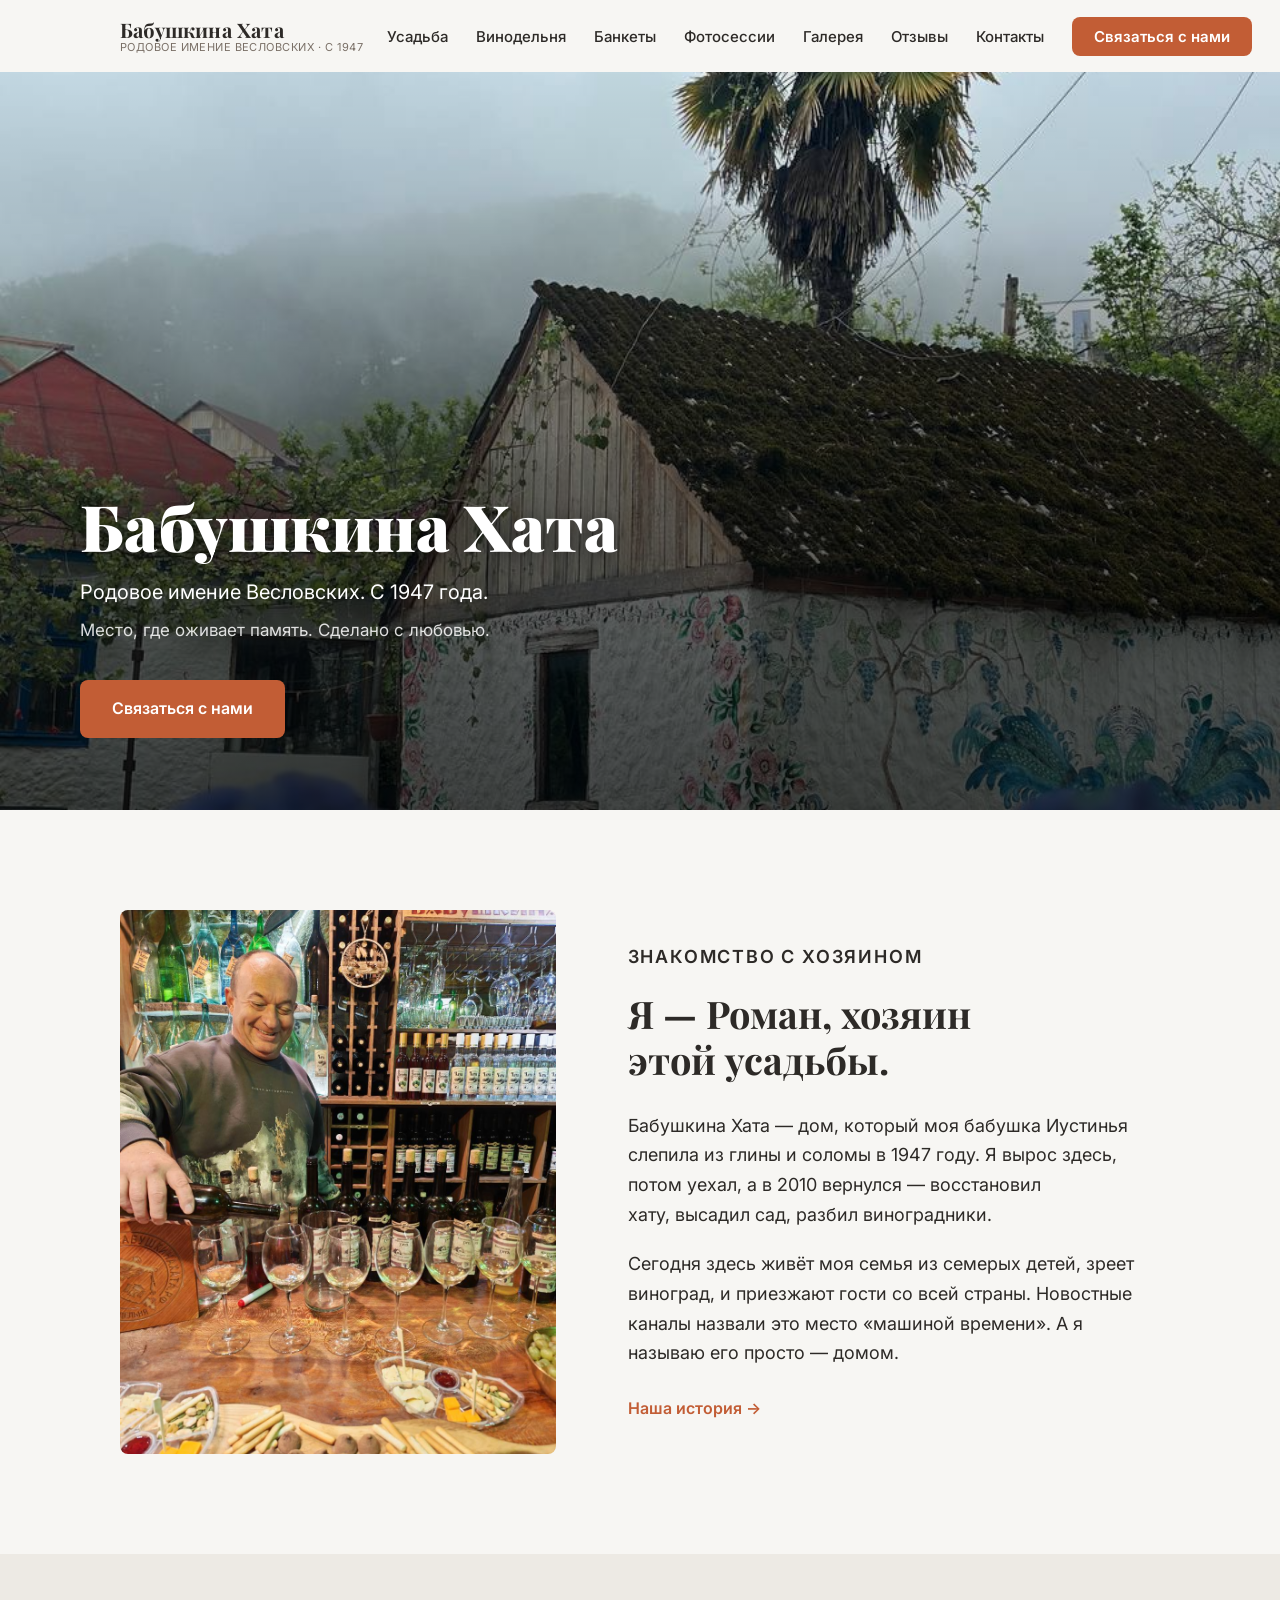
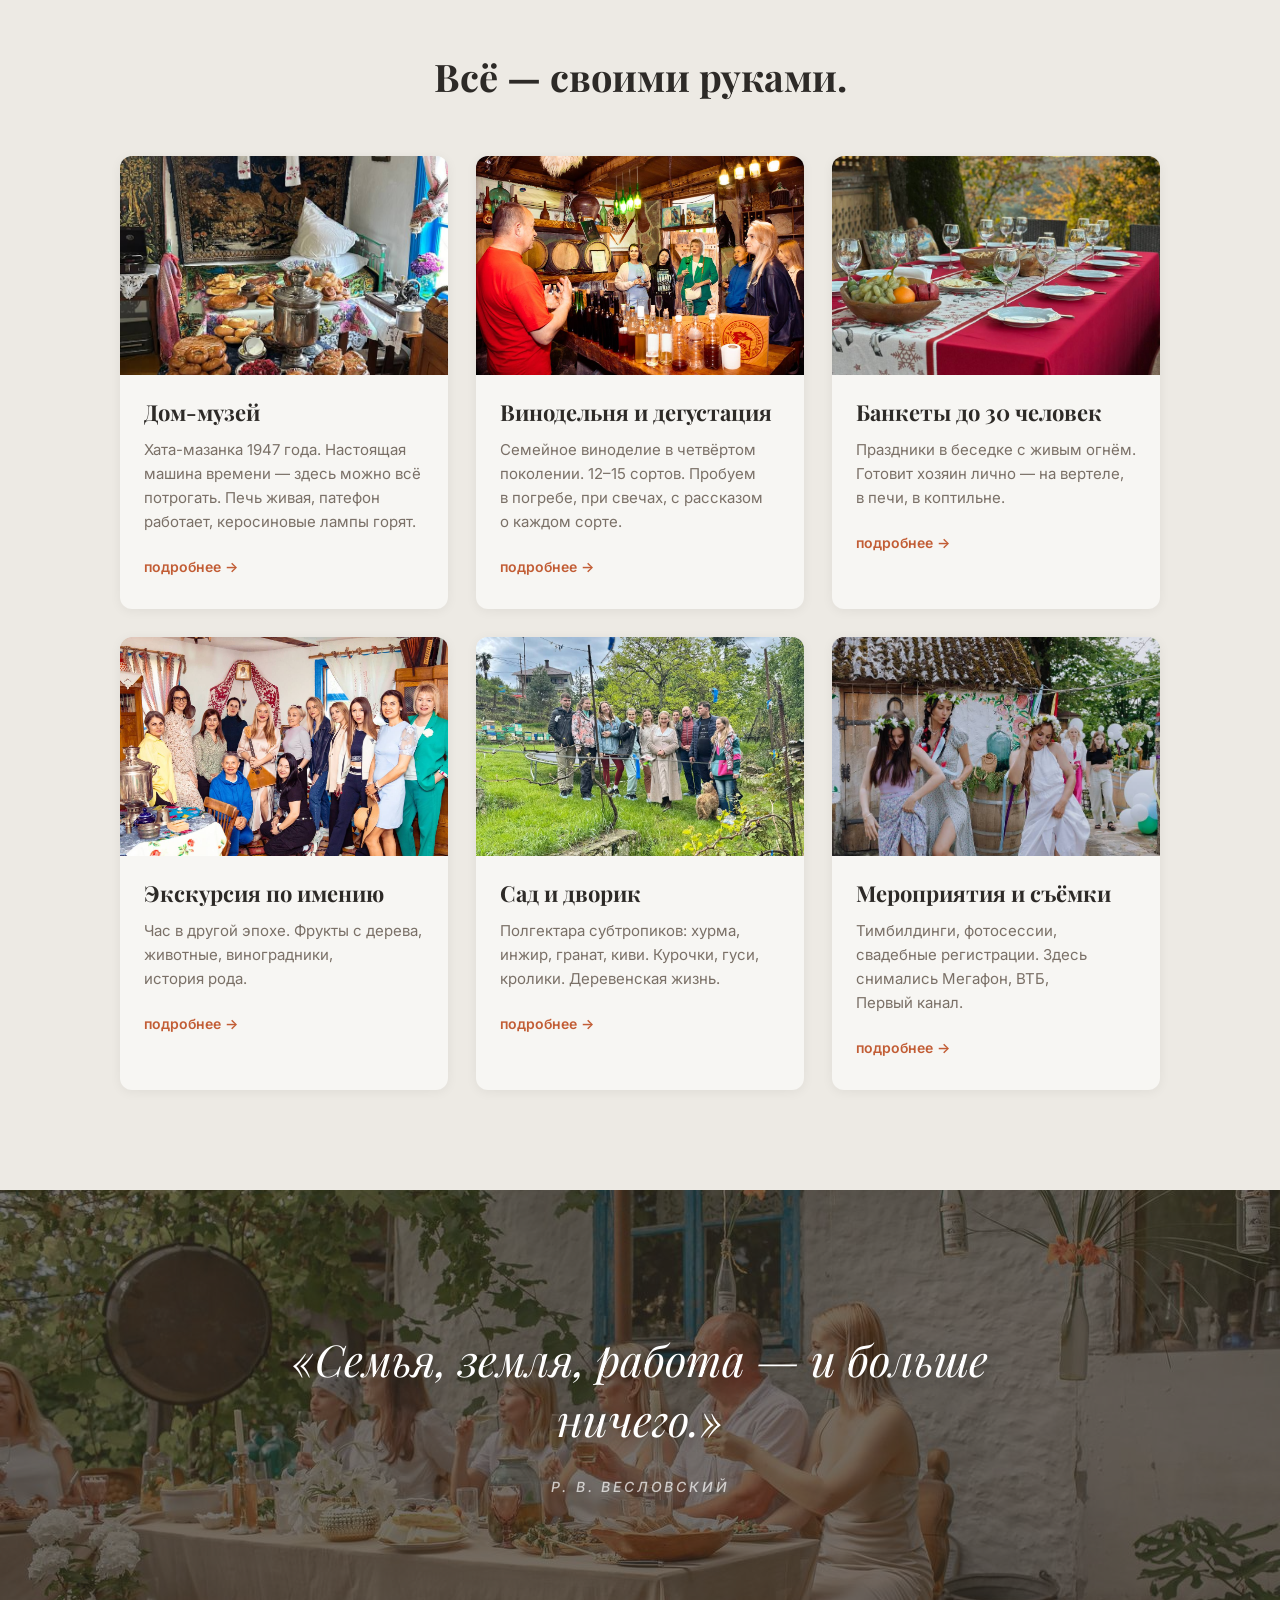
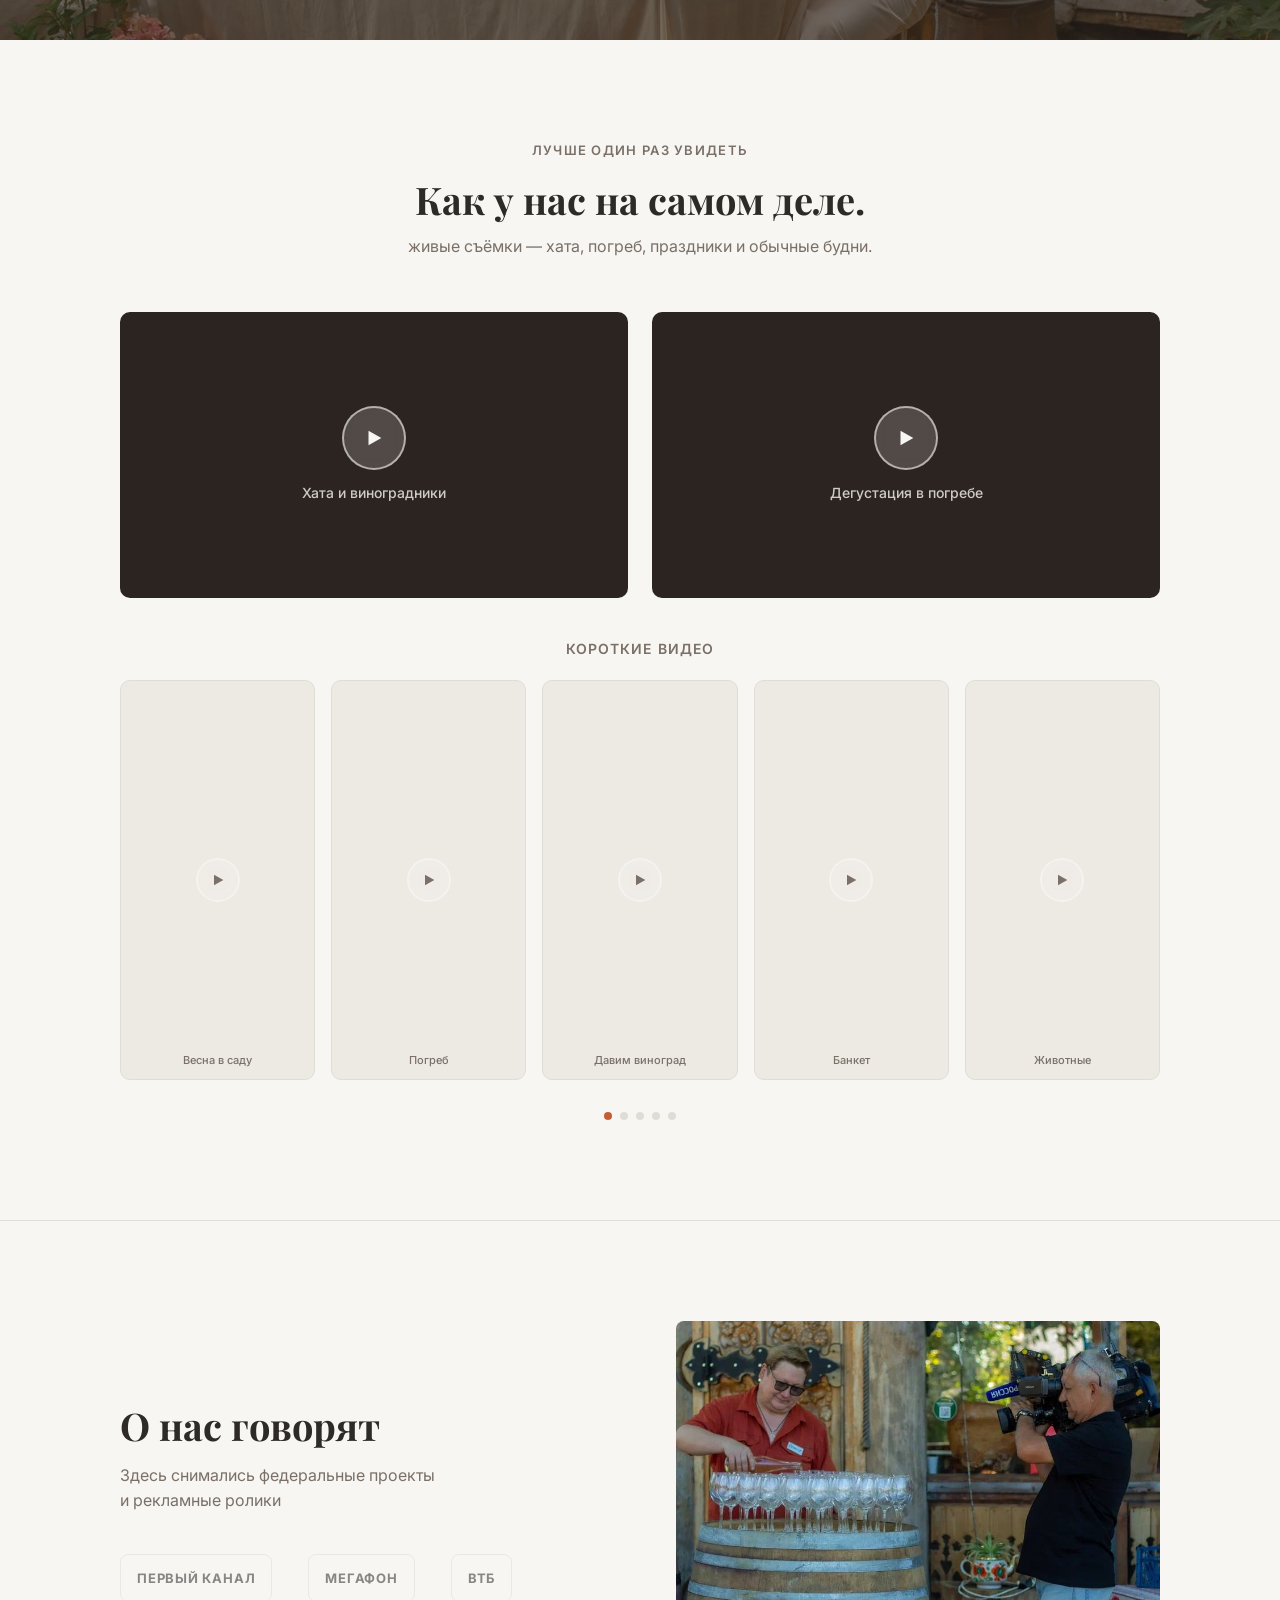
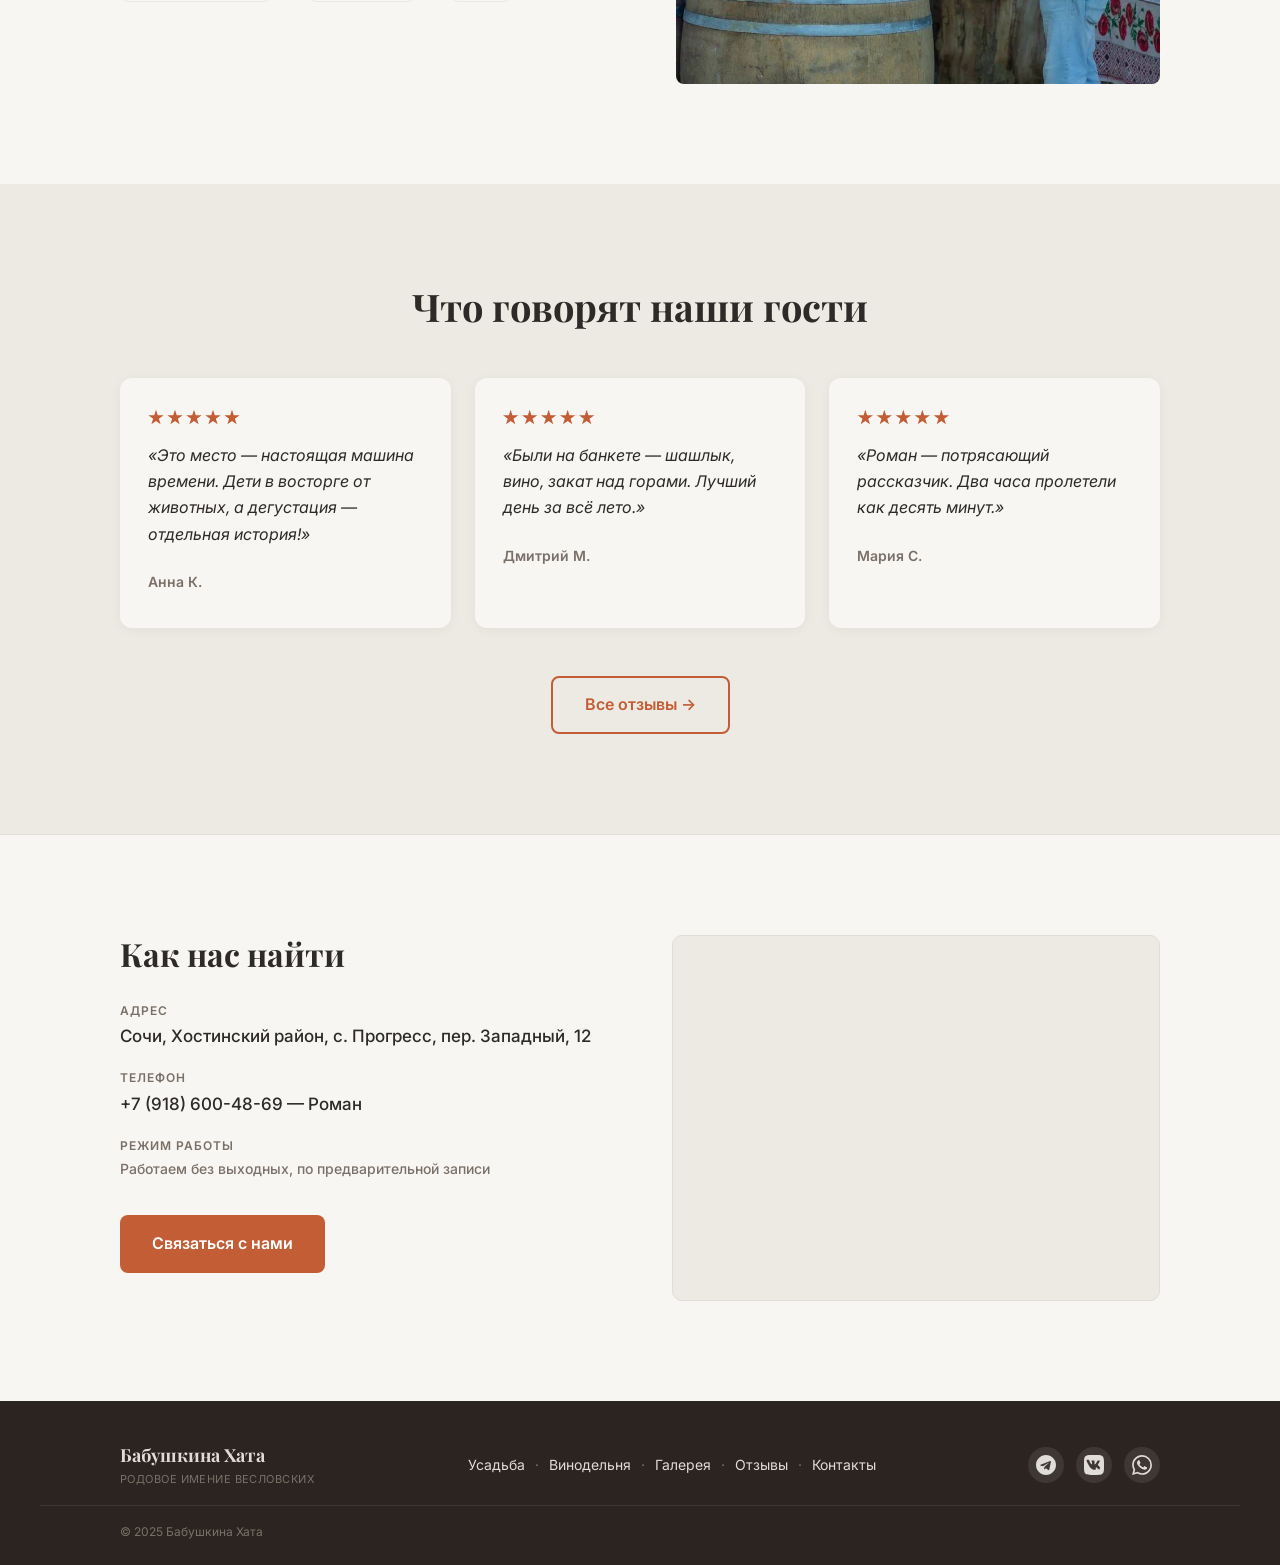
==== index.html @ 0d8b3076 "Update" ====
<!doctype html>
<html lang="ru">
<head>
<meta charset="utf-8"/>
<meta name="viewport" content="width=device-width, initial-scale=1"/>
<title>Бабушкина Хата — родовое имение Весловских · с 1947 года · Сочи</title>
<meta name="description" content="Родовое имение Весловских в горах над Сочи. Хата-музей 1947 года, семейная винодельня, банкеты до 30 гостей. Приезжайте в гости."/>
<link rel="preconnect" href="https://fonts.googleapis.com"/>
<link rel="preconnect" href="https://fonts.gstatic.com" crossorigin=""/>
<link href="https://fonts.googleapis.com/css2?family=Playfair+Display:ital,wght@0,400;0,700;1,400&family=Inter:wght@400;500;600&display=swap" rel="stylesheet"/>
<style>
/* === СБРОС И ОСНОВА === */
/* === ГЛОБАЛЬНАЯ ТИПОГРАФИКА === */
h1, h2, h3, h4, h5, h6 { text-wrap: balance; }
p { text-wrap: pretty; orphans: 3; widows: 3; }

*, *::before, *::after { box-sizing: border-box; margin: 0; padding: 0; }
html { scroll-behavior: smooth; }
body {
  font-family: 'Inter', sans-serif;
  background: #F7F6F3;
  color: #2D2A27;
  font-size: 18px;
  line-height: 1.6;
  -webkit-font-smoothing: antialiased;
}
img { display: block; max-width: 100%; }
a { color: #C25D35; text-decoration: none; }
a:hover { color: #A34D2B; }

/* === ПЕРЕМЕННЫЕ === */
:root {
  --bg: #F7F6F3;
  --bg2: #EDEAE4;
  --dark: #2C2420;
  --text: #2D2A27;
  --text2: #7A7067;
  --accent: #C25D35;
  --accent-hover: #A34D2B;
  --olive: #5A7247;
  --border: #E0DCD6;
  --container: 1200px;
  --side: 80px;
  --section-gap: 100px;
}

/* === КОНТЕЙНЕР === */
.container {
  max-width: var(--container);
  margin: 0 auto;
  padding: 0 var(--side);
}

/* === ХЕДЕР === */
.site-header {
  position: fixed;
  top: 0; left: 0; right: 0;
  z-index: 100;
  background: #F7F6F3;
  height: 72px;
  display: flex;
  align-items: center;
  transition: box-shadow 0.2s;
}
.site-header.scrolled {
  box-shadow: 0 2px 8px rgba(0,0,0,0.06);
}
.header-inner {
  max-width: var(--container);
  margin: 0 auto;
  padding: 0 var(--side);
  width: 100%;
  display: flex;
  align-items: center;
  justify-content: space-between;
  gap: 24px;
}
.logo {
  display: flex;
  flex-direction: column;
  line-height: 1.15;
  text-decoration: none;
  flex-shrink: 0;
}
.logo-main {
  font-family: 'Playfair Display', serif;
  font-size: 20px;
  font-weight: 700;
  color: var(--text);
  letter-spacing: 0.01em;
}
.logo-sub {
  font-family: 'Inter', sans-serif;
  font-size: 11px;
  color: var(--text2);
  font-weight: 400;
  letter-spacing: 0.04em;
  text-transform: uppercase;
}
.main-nav {
  display: flex;
  align-items: center;
  gap: 28px;
  list-style: none;
}
.main-nav a {
  font-size: 15px;
  font-weight: 500;
  color: var(--text);
  transition: color 0.15s;
  white-space: nowrap;
}
.main-nav a:hover { color: var(--accent); }
.nav-cta {
  background: var(--accent);
  color: #fff !important;
  padding: 10px 22px;
  border-radius: 8px;
  font-weight: 600 !important;
  font-size: 15px !important;
  transition: background 0.2s !important;
  white-space: nowrap;
}
.nav-cta:hover { background: var(--accent-hover) !important; color: #fff !important; }

/* Бургер */
.burger {
  display: none;
  flex-direction: column;
  gap: 5px;
  cursor: pointer;
  padding: 8px;
  background: none;
  border: none;
}
.burger span {
  display: block;
  width: 24px;
  height: 2px;
  background: var(--text);
  border-radius: 2px;
  transition: all 0.2s;
}
.mobile-nav-overlay {
  display: none;
  position: fixed;
  inset: 0;
  background: rgba(44,36,32,0.55);
  z-index: 200;
}
.mobile-nav-overlay.open { display: block; }
.mobile-nav-panel {
  position: fixed;
  top: 0; right: 0; bottom: 0;
  width: 280px;
  background: var(--bg);
  z-index: 201;
  transform: translateX(100%);
  transition: transform 0.3s;
  padding: 80px 32px 40px;
  display: flex;
  flex-direction: column;
  gap: 8px;
}
.mobile-nav-panel.open { transform: translateX(0); }
.mobile-nav-panel a {
  font-size: 18px;
  font-weight: 500;
  color: var(--text);
  padding: 10px 0;
  border-bottom: 1px solid var(--border);
}
.mobile-nav-panel .nav-cta {
  margin-top: 16px;
  text-align: center;
  padding: 14px 22px;
  border: none;
}
.mobile-close {
  position: absolute;
  top: 20px; right: 20px;
  background: none;
  border: none;
  font-size: 28px;
  cursor: pointer;
  color: var(--text2);
  line-height: 1;
}

/* === HERO === */
.hero {
  position: relative;
  height: 90vh;
  min-height: 560px;
  display: flex;
  align-items: flex-end;
  overflow: hidden;
}
.hero-img {
  position: absolute;
  inset: 0;
  object-fit: cover;
  width: 100%;
  height: 100%;
}
.hero-overlay {
  position: absolute;
  inset: 0;
  background: linear-gradient(to top, rgba(0,0,0,0.72) 0%, rgba(0,0,0,0.55) 40%, rgba(0,0,0,0.15) 70%, transparent 100%);
}

.hero-content {
  position: relative;
  z-index: 2;
  padding: 0 var(--side) 72px;
  max-width: 820px;
}
.hero-title {
  font-family: 'Playfair Display', serif;
  font-size: 64px;
  font-weight: 900;
  color: #FFFFFF;
  line-height: 1.1;
  margin-bottom: 16px;
  text-shadow: 0 2px 20px rgba(0,0,0,0.5);
}
.hero-subtitle {
  font-family: 'Inter', sans-serif;
  font-size: 20px;
  font-style: normal;
  font-weight: 400;
  color: #FFFFFF;
  margin-bottom: 10px;
  line-height: 1.5;
}
.hero-desc {
  font-size: 17px;
  font-family: 'Inter', sans-serif;
  font-weight: 400;
  color: rgba(255,255,255,0.85);
  margin-bottom: 36px;
}
.hero-actions {
  display: flex;
  gap: 16px;
  flex-wrap: wrap;
}
.btn-primary {
  display: inline-block;
  background: var(--accent);
  color: #fff;
  padding: 16px 32px;
  border-radius: 8px;
  font-family: 'Inter', sans-serif;
  font-size: 16px;
  font-weight: 600;
  transition: background 0.2s;
  white-space: nowrap;
}
.btn-primary:hover { background: var(--accent-hover); color: #fff; }
.btn-secondary {
  display: inline-block;
  background: transparent;
  color: #F7F6F3;
  border: 2px solid rgba(247,246,243,0.7);
  padding: 14px 30px;
  border-radius: 8px;
  font-family: 'Inter', sans-serif;
  font-size: 16px;
  font-weight: 500;
  transition: all 0.2s;
  white-space: nowrap;
}
.btn-secondary:hover {
  background: rgba(247,246,243,0.15);
  border-color: #F7F6F3;
  color: #F7F6F3;
}

/* === ЗНАКОМСТВО С ХОЗЯИНОМ === */
.about-section {
  background: var(--bg);
  padding: var(--section-gap) 0;
}
.about-inner {
  max-width: var(--container);
  margin: 0 auto;
  padding: 0 var(--side);
  display: grid;
  grid-template-columns: 45fr 55fr;
  gap: 72px;
  align-items: center;
}
.about-photo {
  border-radius: 8px;
  overflow: hidden;
  aspect-ratio: 4/5;
}
.about-photo img {
  width: 100%;
  height: 100%;
  object-fit: cover;
}
.about-text { }
.section-eyebrow {
  font-size: 13px;
  font-weight: 600;
  letter-spacing: 0.1em;
  text-transform: uppercase;
  color: var(--text2);
  margin-bottom: 16px;
}
.about-text h2 {
  font-family: 'Playfair Display', serif;
  font-size: 38px;
  font-weight: 700;
  line-height: 1.2;
  color: var(--text);
  margin-bottom: 28px;
}
.about-text p {
  color: var(--text);
  font-size: 18px;
  line-height: 1.65;
  max-width: 560px;
  margin-bottom: 20px;
}
.text-link {
  font-size: 16px;
  font-weight: 600;
  color: var(--accent);
  display: inline-flex;
  align-items: center;
  gap: 4px;
  transition: gap 0.2s;
  margin-top: 8px;
}
.text-link:hover { gap: 8px; color: var(--accent-hover); }

/* === ЧТО У НАС ЕСТЬ === */
.offerings-section {
  background: var(--bg2);
  padding: var(--section-gap) 0;
}
.section-header {
  text-align: center;
  margin-bottom: 56px;
}
.section-header h2 {
  font-family: 'Playfair Display', serif;
  font-size: 38px;
  font-weight: 700;
  color: var(--text);
  line-height: 1.2;
}
.cards-grid {
  max-width: var(--container);
  margin: 0 auto;
  padding: 0 var(--side);
  display: grid;
  grid-template-columns: repeat(3, 1fr);
  gap: 28px;
}
.card {
  background: var(--bg);
  border-radius: 12px;
  box-shadow: 0 2px 12px rgba(0,0,0,0.06);
  overflow: hidden;
  transition: transform 0.22s, box-shadow 0.22s;
}
.card:hover {
  transform: translateY(-4px);
  box-shadow: 0 8px 28px rgba(0,0,0,0.1);
}
.card-photo {
  width: 100%;
  aspect-ratio: 3/2;
  object-fit: cover;
  display: block;
}
.card-body {
  padding: 24px 24px 28px;
}
.card-body h3 {
  font-family: 'Playfair Display', serif;
  font-size: 22px;
  font-weight: 700;
  color: var(--text);
  margin-bottom: 12px;
  line-height: 1.25;
}
.card-body p {
  font-size: 15px;
  color: var(--text2);
  line-height: 1.6;
  margin-bottom: 18px;
}
.card-link {
  font-size: 14px;
  font-weight: 600;
  color: var(--accent);
  display: inline-flex;
  align-items: center;
  gap: 4px;
  transition: gap 0.2s;
}
.card-link:hover { gap: 8px; color: var(--accent-hover); }

/* === ЦИТАТА === */
.quote-section {
  position: relative;
  min-height: 50vh;
  display: flex;
  align-items: center;
  justify-content: center;
  text-align: center;
  overflow: hidden;
  padding: 80px var(--side);
}
.quote-bg {
  position: absolute;
  inset: 0;
  object-fit: cover;
  width: 100%;
  height: 100%;
}
.quote-overlay {
  position: absolute;
  inset: 0;
  background: rgba(44,36,32,0.65);
}
.quote-content {
  position: relative;
  z-index: 1;
  max-width: 800px;
}
.quote-text {
  font-family: 'Playfair Display', serif;
  font-size: 44px;
  font-style: italic;
  font-weight: 400;
  color: #FFFFFF;
  max-width: 700px;
  margin: 0 auto 24px;
  line-height: 1.35;
  text-shadow: 0 2px 16px rgba(0,0,0,0.3);
}
.quote-author {
  font-size: 14px;
  font-weight: 500;
  letter-spacing: 0.2em;
  color: rgba(255,255,255,0.7);
  text-transform: uppercase;
}

/* === ВИДЕО === */
.video-section {
  background: var(--bg);
  padding: var(--section-gap) 0;
}
.video-eyebrow {
  text-align: center;
  font-size: 13px;
  font-weight: 600;
  letter-spacing: 0.1em;
  text-transform: uppercase;
  color: var(--text2);
  margin-bottom: 16px;
}
.video-section h2 {
  font-family: 'Playfair Display', serif;
  font-size: 38px;
  font-weight: 700;
  color: var(--text);
  text-align: center;
  line-height: 1.2;
  margin-bottom: 12px;
}
.video-caption {
  text-align: center;
  color: var(--text2);
  font-size: 16px;
  margin-bottom: 52px;
}
.video-horiz {
  max-width: var(--container);
  margin: 0 auto;
  padding: 0 var(--side);
  display: grid;
  grid-template-columns: repeat(2, 1fr);
  gap: 24px;
  margin-bottom: 40px;
}
.video-thumb {
  position: relative;
  background: var(--dark);
  border-radius: 10px;
  overflow: hidden;
  aspect-ratio: 16/9;
  display: flex;
  align-items: center;
  justify-content: center;
  cursor: pointer;
}
.video-thumb-placeholder {
  position: absolute;
  inset: 0;
  display: flex;
  align-items: center;
  justify-content: center;
  flex-direction: column;
  gap: 12px;
}
.video-thumb-bg {
  position: absolute;
  inset: 0;
  object-fit: cover;
  opacity: 0.4;
}
.play-btn {
  width: 64px;
  height: 64px;
  background: rgba(247,246,243,0.18);
  border: 2px solid rgba(247,246,243,0.6);
  border-radius: 50%;
  display: flex;
  align-items: center;
  justify-content: center;
  backdrop-filter: blur(6px);
  z-index: 1;
  transition: background 0.2s;
}
.video-thumb:hover .play-btn {
  background: var(--accent);
  border-color: var(--accent);
}
.play-btn svg { width: 22px; height: 22px; }
.video-thumb-label {
  font-size: 14px;
  color: rgba(247,246,243,0.8);
  z-index: 1;
  font-weight: 500;
}
.reels-label {
  text-align: center;
  font-size: 14px;
  font-weight: 600;
  letter-spacing: 0.08em;
  text-transform: uppercase;
  color: var(--text2);
  margin-bottom: 20px;
}
.reels-wrapper {
  position: relative;
  max-width: var(--container);
  margin: 0 auto;
  padding: 0 var(--side);
}
.reels-row {
  display: flex;
  gap: 16px;
  overflow-x: auto;
  -webkit-overflow-scrolling: touch;
  scrollbar-width: none;
  padding-bottom: 16px;
  scroll-snap-type: x mandatory;
}
.reels-row::-webkit-scrollbar { display: none; }
.reel-thumb {
  flex: 0 0 calc((100% - 64px) / 5);
  height: 400px;
  background: var(--bg2);
  border-radius: 10px;
  overflow: hidden;
  position: relative;
  display: flex;
  align-items: center;
  justify-content: center;
  cursor: pointer;
  border: 1px solid var(--border);
  scroll-snap-align: start;
}
.reel-thumb .play-btn { width: 44px; height: 44px; }
.reel-thumb .play-btn svg { width: 16px; height: 16px; }
.reel-label {
  position: absolute;
  bottom: 10px;
  left: 0; right: 0;
  text-align: center;
  font-size: 11px;
  color: var(--text2);
  font-weight: 500;
}
.reels-dots {
  display: flex;
  justify-content: center;
  gap: 8px;
  margin-top: 16px;
}
.reels-dot {
  width: 8px;
  height: 8px;
  border-radius: 50%;
  background: var(--border);
  cursor: pointer;
  border: none;
  padding: 0;
  transition: background 0.2s;
}
.reels-dot.active { background: var(--accent); }

/* === НАМ ДОВЕРЯЮТ === */
.trust-section {
  background: var(--bg);
  padding: var(--section-gap) 0;
  border-top: 1px solid var(--border);
}
.trust-inner {
  max-width: var(--container);
  margin: 0 auto;
  padding: 0 var(--side);
  display: grid;
  grid-template-columns: 1fr 1fr;
  gap: 72px;
  align-items: center;
}
.trust-text h2 {
  font-family: 'Playfair Display', serif;
  font-size: 38px;
  font-weight: 700;
  color: var(--text);
  line-height: 1.2;
  margin-bottom: 14px;
}
.trust-text p {
  color: var(--text2);
  font-size: 16px;
  margin-bottom: 40px;
  max-width: 460px;
}
.logos-row {
  display: flex;
  gap: 36px;
  align-items: center;
  flex-wrap: wrap;
}
.logo-badge {
  display: flex;
  align-items: center;
  justify-content: center;
  height: 48px;
  padding: 0 16px;
  border: 1px solid var(--border);
  border-radius: 8px;
  filter: grayscale(1) opacity(0.55);
  transition: filter 0.2s;
}
.logo-badge:hover { filter: grayscale(0) opacity(1); }
.logo-badge span {
  font-family: 'Inter', sans-serif;
  font-size: 13px;
  font-weight: 700;
  letter-spacing: 0.06em;
  text-transform: uppercase;
  color: var(--text);
}
.trust-photo {
  border-radius: 8px;
  overflow: hidden;
  aspect-ratio: 4/3;
}
.trust-photo img {
  width: 100%;
  height: 100%;
  object-fit: cover;
}

/* === ОТЗЫВЫ === */
.reviews-section {
  background: var(--bg2);
  padding: var(--section-gap) 0;
}
.reviews-section .section-header { margin-bottom: 48px; }
.reviews-section .section-header h2 {
  font-family: 'Playfair Display', serif;
  font-size: 38px;
  font-weight: 700;
  color: var(--text);
}
.reviews-carousel {
  max-width: var(--container);
  margin: 0 auto;
  padding: 0 var(--side);
  display: grid;
  grid-template-columns: repeat(3, 1fr);
  gap: 24px;
  margin-bottom: 48px;
}
.review-card {
  background: var(--bg);
  border-radius: 12px;
  padding: 32px 28px;
  box-shadow: 0 2px 12px rgba(0,0,0,0.05);
}
.stars {
  display: flex;
  gap: 3px;
  margin-bottom: 16px;
}
.star {
  width: 16px;
  height: 16px;
  background: #C25D35;
  clip-path: polygon(50% 0%, 61% 35%, 98% 35%, 68% 57%, 79% 91%, 50% 70%, 21% 91%, 32% 57%, 2% 35%, 39% 35%);
}
.review-text {
  font-size: 16px;
  color: var(--text);
  line-height: 1.65;
  margin-bottom: 20px;
  font-style: italic;
}
.review-author {
  font-size: 14px;
  font-weight: 600;
  color: var(--text2);
}
.section-footer {
  text-align: center;
}
.btn-outline {
  display: inline-block;
  background: transparent;
  color: var(--accent);
  border: 2px solid var(--accent);
  padding: 14px 32px;
  border-radius: 8px;
  font-size: 16px;
  font-weight: 600;
  font-family: 'Inter', sans-serif;
  transition: all 0.2s;
}
.btn-outline:hover { background: var(--accent); color: #fff; }

/* === КОНТАКТЫ === */
.contacts-section {
  background: var(--bg);
  padding: var(--section-gap) 0;
  border-top: 1px solid var(--border);
}
.contacts-inner {
  max-width: var(--container);
  margin: 0 auto;
  padding: 0 var(--side);
  display: grid;
  grid-template-columns: 1fr 1fr;
  gap: 64px;
  align-items: start;
}
.contacts-text h2 {
  font-family: 'Playfair Display', serif;
  font-size: 32px;
  font-weight: 700;
  color: var(--text);
  margin-bottom: 28px;
  line-height: 1.2;
}
.contact-row {
  display: flex;
  flex-direction: column;
  gap: 18px;
  margin-bottom: 36px;
}
.contact-item {
  display: flex;
  flex-direction: column;
  gap: 3px;
}
.contact-label {
  font-size: 12px;
  font-weight: 600;
  letter-spacing: 0.08em;
  text-transform: uppercase;
  color: var(--text2);
}
.contact-value {
  font-size: 17px;
  color: var(--text);
  font-weight: 500;
}
.contact-value a {
  color: var(--text);
  font-weight: 500;
}
.contact-value a:hover { color: var(--accent); }
.contact-note {
  font-size: 14px;
  color: var(--text2);
  line-height: 1.5;
}
.map-placeholder {
  border-radius: 10px;
  overflow: hidden;
  aspect-ratio: 4/3;
  background: var(--bg2);
  display: flex;
  align-items: center;
  justify-content: center;
  border: 1px solid var(--border);
  position: relative;
}
.map-placeholder iframe {
  width: 100%;
  height: 100%;
  border: none;
  display: block;
}
.map-stub {
  text-align: center;
  color: var(--text2);
  font-size: 14px;
  padding: 20px;
}
.map-stub strong {
  display: block;
  font-size: 16px;
  color: var(--text);
  margin-bottom: 6px;
}

/* ФУТЕР */
.site-footer { background: var(--dark); padding: 40px 0 24px; }
.footer-main {
  max-width: var(--container); margin: 0 auto; padding: 0 var(--side);
  display: grid; grid-template-columns: auto 1fr auto;
  gap: 32px; align-items: center;
}
.footer-logo { display: flex; flex-direction: column; gap: 2px; text-decoration: none; }
.footer-logo-main { font-family: 'Playfair Display', serif; font-size: 18px; font-weight: 700; color: #E0DCD6; }
.footer-logo-sub { font-size: 11px; color: #7A7067; letter-spacing: 0.04em; text-transform: uppercase; }
.footer-nav { display: flex; align-items: center; gap: 10px; flex-wrap: wrap; justify-content: center; }
.footer-nav a { font-size: 14px; color: #E0DCD6; transition: color 0.15s; white-space: nowrap; text-decoration: none; }
.footer-nav a:hover { color: #fff; }
.footer-contacts { display: flex; align-items: center; gap: 10px; flex-wrap: wrap; justify-content: flex-end; }
.footer-contacts a, .footer-contacts span { font-size: 14px; color: #E0DCD6; white-space: nowrap; text-decoration: none; }
.footer-contacts a { transition: color 0.15s; }
.footer-contacts a:hover { color: #fff; }
.footer-sep { color: #7A7067; font-size: 14px; }
.footer-bottom { max-width: var(--container); margin: 16px auto 0; padding: 16px var(--side) 0; border-top: 1px solid rgba(224,220,214,0.1); }
.footer-bottom p { font-size: 12px; color: #7A7067; }
@media (max-width: 1199px) { .footer-main { grid-template-columns: 1fr 1fr; } .footer-brand { grid-column: 1/-1; } }
@media (max-width: 767px) { .footer-main { grid-template-columns: 1fr; gap: 20px; } .footer-nav, .footer-contacts { justify-content: flex-start; } }

.footer-socials { display: flex; align-items: center; gap: 12px; }
.social-icon { display: flex; align-items: center; justify-content: center; width: 36px; height: 36px; border-radius: 50%; background: rgba(224,220,214,0.1); color: #E0DCD6; transition: all 0.2s; }
.social-icon:hover { background: rgba(224,220,214,0.2); color: #fff; }

/* === ГЛОБАЛЬНЫЙ МОБИЛЬНЫЙ ФИК (768px) === */
@media (max-width: 768px) {
  /* Общие отступы */
  :root { --side: 16px !important; }
  
  /* Hero */
  .page-hero { height: 60vh !important; min-height: 320px !important; }
  .page-hero-content h1,
  .page-hero-content h1,
  h1 { font-size: 2rem !important; }
  .page-hero-content p,
  .hero-subtitle { font-size: 1rem !important; }
  .page-hero-content { padding: 0 24px 40px !important; }
  .hero-content { padding: 0 24px 52px !important; }
  .hero-title { font-size: 2rem !important; }
  .hero-subtitle { font-size: 1rem !important; }
  .hero-desc { font-size: 1rem !important; }

  /* Двухколоночные блоки */
  .two-col-inner,
  .two-col-inner.reverse,
  .about-inner,
  .trust-inner,
  .contacts-inner,
  .tasting-immersive {
    grid-template-columns: 1fr !important;
    gap: 24px !important;
    padding: 40px 16px !important;
  }
  .two-col-inner.reverse .col-photo,
  .about-photo { order: -1 !important; }
  .col-photo,
  .about-photo,
  .trust-photo { aspect-ratio: 16/9 !important; width: 100% !important; }

  /* Карточки */
  .cards-grid,
  .reviews-carousel,
  .artifacts-grid,
  .philosophy-grid { grid-template-columns: 1fr !important; }

  /* Тексты */
  body { font-size: 16px !important; }
  .col-text p,
  .about-text p,
  .history-inner p,
  .heritage-inner p { font-size: 16px !important; }
  .section-title,
  h2 { font-size: 1.6rem !important; }
  h3 { font-size: 1.2rem !important; }

  /* Секции */
  .tips-inner,
  .directions-inner,
  .history-inner,
  .heritage-inner,
  .text-center-inner { padding: 0 16px !important; }
  .text-center-section,
  .tips-section,
  .directions-section { padding: 40px 0 !important; }

  /* Footer */
  .footer-main {
    grid-template-columns: 1fr !important;
    gap: 20px !important;
    text-align: center !important;
  }
  .footer-nav,
  .footer-socials,
  .footer-contacts-row { justify-content: center !important; flex-wrap: wrap !important; }
  .footer-bottom { text-align: center !important; }

  /* Галерея */
  .gallery-grid { columns: 1 !important; }
  .gallery-header { padding: 40px 16px 32px !important; }
  .gallery-header h1 { font-size: 1.8rem !important; }
  .filters { padding: 0 16px 32px !important; }

  /* CTA */
  .cta-section { padding: 48px 16px !important; }
  .cta-section h2 { font-size: 1.6rem !important; }
  .cta-phone { font-size: 1.2rem !important; }

  /* Contacts */
  .contacts-map iframe { height: 240px !important; }
  .contacts-text h1 { font-size: 2rem !important; }
  .phone-link { font-size: 1.5rem !important; }

  /* page-wrap */
  .page-wrap { padding: 40px 16px !important; }
  .page-header h1 { font-size: 2rem !important; }
}

/* === МОБИЛЬНАЯ ШАПКА — КРИТИЧЕСКИЙ ФИК === */
@media screen and (max-width: 768px) {
  .main-nav { display: none !important; }
  .burger { display: flex !important; }
  .site-header { height: 60px !important; }
  .header-inner { padding: 0 16px !important; }

  /* Reels — адаптив */
  .reel-thumb {
    flex: 0 0 140px !important;
    height: 240px !important;
  }
  .reels-wrapper { padding: 0 16px !important; }

  /* Горизонтальные видео — 1 колонка */
  .video-horiz {
    grid-template-columns: 1fr !important;
    padding: 0 16px !important;
  }

  /* Hero */
  .hero { height: 70vh !important; }
  .hero-content { padding: 0 16px 52px !important; }
  .hero-title { font-size: 2rem !important; }
  .hero-subtitle { font-size: 1rem !important; }
  .hero-desc { font-size: 1rem !important; }

  /* Карточки */
  .cards-grid {
    grid-template-columns: 1fr !important;
    padding: 0 16px !important;
  }

  /* Знакомство */
  .about-inner {
    grid-template-columns: 1fr !important;
    padding: 40px 16px !important;
    gap: 24px !important;
  }
  .about-photo { aspect-ratio: 16/9 !important; }

  /* Доверие */
  .trust-inner {
    grid-template-columns: 1fr !important;
    padding: 40px 16px !important;
    gap: 24px !important;
  }

  /* Отзывы */
  .reviews-carousel {
    grid-template-columns: 1fr !important;
    padding: 0 16px !important;
  }

  /* Контакты */
  .contacts-inner {
    grid-template-columns: 1fr !important;
    padding: 40px 16px !important;
    gap: 24px !important;
  }

  /* Цитата */
  .quote-text { font-size: 1.5rem !important; }
  .quote-section { padding: 60px 16px !important; }
}
</style>
</head>
<body>

<!-- ======== ХЕДЕР ======== -->
<header class="site-header" id="site-header">
  <div class="header-inner">
    <a class="logo" href="index.html">
      <span class="logo-main">Бабушкина Хата</span>
      <span class="logo-sub">Родовое имение Весловских · с 1947</span>
    </a>
    <nav>
      <ul class="main-nav">
        <li><a href="usadba.html">Усадьба</a></li>
        <li><a href="vinodelnya.html">Винодельня</a></li>
        <li><a href="banquets.html">Банкеты</a></li>
        <li><a href="photosessions.html">Фотосессии</a></li>
        <li><a href="gallery.html">Галерея</a></li>
        <li><a href="reviews.html">Отзывы</a></li>
        <li><a href="contacts.html">Контакты</a></li>
        <li><a class="nav-cta" href="contacts.html">Связаться с нами</a></li>
      </ul>
    </nav>
    <button class="burger" id="burger-btn" aria-label="Меню">
      <span></span><span></span><span></span>
    </button>
  </div>
</header>

<!-- Мобильное меню -->
<div class="mobile-nav-overlay" id="mobile-overlay"></div>
<nav class="mobile-nav-panel" id="mobile-panel">
  <button class="mobile-close" id="mobile-close">×</button>
  <a href="usadba.html">Усадьба</a>
  <a href="vinodelnya.html">Винодельня</a>
  <a href="banquets.html">Банкеты</a>
  <a href="photosessions.html">Фотосессии</a>
  <a href="gallery.html">Галерея</a>
  <a href="reviews.html">Отзывы</a>
  <a href="contacts.html">Контакты</a>
  <a class="nav-cta" href="contacts.html">Связаться с нами</a>
</nav>

<main>

<!-- ======== 1.1 HERO ======== -->
<section class="hero">
  <img class="hero-img" src="assets/photos/photo_464.jpg" alt="Хата-мазанка Бабушкина Хата с расписными стенами, горы в тумане, голубые гортензии" loading="eager"/>
  <div class="hero-overlay"></div>
  <div class="hero-content">
    <h1 class="hero-title">Бабушкина Хата</h1>
    <p class="hero-subtitle">Родовое имение Весловских. С 1947 года.</p>
    <p class="hero-desc">Место, где оживает память. Сделано с любовью.</p>
    <div class="hero-actions">
      <a class="btn-primary" href="contacts.html">Связаться с нами</a>
    </div>
  </div>
</section>

<!-- ======== 1.2 ЗНАКОМСТВО ======== -->
<section class="about-section">
  <div class="about-inner">
    <div class="about-photo">
      <img src="assets/photos/photo_535.jpg" alt="Роман Весловский наливает вино в дегустационном зале" loading="lazy"/>
    </div>
    <div class="about-text">
      <p class="section-eyebrow">знакомство с хозяином</p>
      <h2>Я — Роман, хозяин этой усадьбы.</h2>
      <p>Бабушкина Хата — дом, который моя бабушка Иустинья слепила из глины и соломы в 1947 году. Я вырос здесь, потом уехал, а в 2010 вернулся — восстановил хату, высадил сад, разбил виноградники.</p>
      <p>Сегодня здесь живёт моя семья из семерых детей, зреет виноград, и приезжают гости со всей страны. Новостные каналы назвали это место «машиной времени». А я называю его просто — домом.</p>
      <a class="text-link" href="usadba.html">Наша история →</a>
    </div>
  </div>
</section>

<!-- ======== 1.3 ЧТО У НАС ЕСТЬ ======== -->
<section class="offerings-section">
  <div class="container">
    <div class="section-header">
      <h2>Всё — своими руками.</h2>
    </div>
  </div>
  <div class="cards-grid">

    <article class="card">
      <img class="card-photo" src="assets/photos/photo_204.jpg" alt="Интерьер хаты-мазанки: стол с выпечкой, самовар, ковры, вышиванки" loading="lazy"/>
      <div class="card-body">
        <h3>Дом-музей</h3>
        <p>Хата-мазанка 1947 года. Настоящая машина времени — здесь можно всё потрогать. Печь живая, патефон работает, керосиновые лампы горят.</p>
        <a class="card-link" href="usadba.html">подробнее →</a>
      </div>
    </article>

    <article class="card">
      <img class="card-photo" src="assets/photos/photo_230.jpg" alt="Роман проводит дегустацию в погребе при свечах" loading="lazy"/>
      <div class="card-body">
        <h3>Винодельня и дегустация</h3>
        <p>Семейное виноделие в четвёртом поколении. 12–15 сортов. Пробуем в погребе, при свечах, с рассказом о каждом сорте.</p>
        <a class="card-link" href="vinodelnya.html">подробнее →</a>
      </div>
    </article>

    <article class="card">
      <img class="card-photo" src="assets/photos/photo_511.jpg" alt="Сервированный стол в беседке, осенний закат" loading="lazy"/>
      <div class="card-body">
        <h3>Банкеты до 30 человек</h3>
        <p>Праздники в беседке с живым огнём. Готовит хозяин лично — на вертеле, в печи, в коптильне.</p>
        <a class="card-link" href="banquets.html">подробнее →</a>
      </div>
    </article>

    <article class="card">
      <img class="card-photo" src="assets/photos/photo_218.jpg" alt="Группа гостей на экскурсии внутри хаты-музея" loading="lazy"/>
      <div class="card-body">
        <h3>Экскурсия по имению</h3>
        <p>Час в другой эпохе. Фрукты с дерева, животные, виноградники, история рода.</p>
        <a class="card-link" href="usadba.html">подробнее →</a>
      </div>
    </article>

    <article class="card">
      <img class="card-photo" src="assets/photos/photo_460.jpg" alt="Гости на территории усадьбы, зелень, виноградник, пальма" loading="lazy"/>
      <div class="card-body">
        <h3>Сад и дворик</h3>
        <p>Полгектара субтропиков: хурма, инжир, гранат, киви. Курочки, гуси, кролики. Деревенская жизнь.</p>
        <a class="card-link" href="usadba.html">подробнее →</a>
      </div>
    </article>

    <article class="card">
      <img class="card-photo" src="assets/photos/photo_281.jpg" alt="Девушки в венках давят виноград ногами" loading="lazy"/>
      <div class="card-body">
        <h3>Мероприятия и съёмки</h3>
        <p>Тимбилдинги, фотосессии, свадебные регистрации. Здесь снимались Мегафон, ВТБ, Первый канал.</p>
        <a class="card-link" href="photosessions.html">подробнее →</a>
      </div>
    </article>

  </div>
</section>

<!-- ======== 1.4 ЦИТАТА ======== -->
<section class="quote-section">
  <img class="quote-bg" src="assets/photos/photo_349.jpg" alt="Летний банкет у стены хаты" loading="lazy"/>
  <div class="quote-overlay"></div>
  <div class="quote-content">
    <blockquote class="quote-text">«Семья, земля, работа — и больше ничего.»</blockquote>
    <cite class="quote-author">Р. В. Весловский</cite>
  </div>
</section>

<!-- ======== 1.5 ВИДЕО ======== -->
<section class="video-section">
  <div class="video-eyebrow">лучше один раз увидеть</div>
  <h2>Как у нас на самом деле.</h2>
  <p class="video-caption">живые съёмки — хата, погреб, праздники и обычные будни.</p>

  <div class="video-horiz">
    <div class="video-thumb" onclick="this.innerHTML='<iframe src=\'https://www.youtube.com/embed/?list=PLplaceholder&autoplay=1\' allowfullscreen allow=\'autoplay\'></iframe>'">
      <div class="video-thumb-placeholder">
        <div class="play-btn">
          <svg viewBox="0 0 24 24" fill="#F7F6F3"><polygon points="6,4 20,12 6,20"/></svg>
        </div>
        <span class="video-thumb-label">Хата и виноградники</span>
      </div>
    </div>
    <div class="video-thumb" onclick="this.innerHTML='<iframe src=\'https://www.youtube.com/embed/?list=PLplaceholder2&autoplay=1\' allowfullscreen allow=\'autoplay\'></iframe>'">
      <div class="video-thumb-placeholder">
        <div class="play-btn">
          <svg viewBox="0 0 24 24" fill="#F7F6F3"><polygon points="6,4 20,12 6,20"/></svg>
        </div>
        <span class="video-thumb-label">Дегустация в погребе</span>
      </div>
    </div>
  </div>

  <p class="reels-label">Короткие видео</p>
  <div class="reels-wrapper">
    <div class="reels-row" id="reels-row">
      <div class="reel-thumb">
        <div class="play-btn"><svg viewBox="0 0 24 24" fill="#7A7067"><polygon points="6,4 20,12 6,20"/></svg></div>
        <span class="reel-label">Весна в саду</span>
      </div>
      <div class="reel-thumb">
        <div class="play-btn"><svg viewBox="0 0 24 24" fill="#7A7067"><polygon points="6,4 20,12 6,20"/></svg></div>
        <span class="reel-label">Погреб</span>
      </div>
      <div class="reel-thumb">
        <div class="play-btn"><svg viewBox="0 0 24 24" fill="#7A7067"><polygon points="6,4 20,12 6,20"/></svg></div>
        <span class="reel-label">Давим виноград</span>
      </div>
      <div class="reel-thumb">
        <div class="play-btn"><svg viewBox="0 0 24 24" fill="#7A7067"><polygon points="6,4 20,12 6,20"/></svg></div>
        <span class="reel-label">Банкет</span>
      </div>
      <div class="reel-thumb">
        <div class="play-btn"><svg viewBox="0 0 24 24" fill="#7A7067"><polygon points="6,4 20,12 6,20"/></svg></div>
        <span class="reel-label">Животные</span>
      </div>
    </div>
    <div class="reels-dots" id="reels-dots">
      <button class="reels-dot active" data-idx="0"></button>
      <button class="reels-dot" data-idx="1"></button>
      <button class="reels-dot" data-idx="2"></button>
      <button class="reels-dot" data-idx="3"></button>
      <button class="reels-dot" data-idx="4"></button>
    </div>
  </div>
</section>

<!-- ======== 1.6 НАМ ДОВЕРЯЮТ ======== -->
<section class="trust-section">
  <div class="trust-inner">
    <div class="trust-text">
      <h2>О нас говорят</h2>
      <p>Здесь снимались федеральные проекты и рекламные ролики</p>
      <div class="logos-row">
        <div class="logo-badge"><span>Первый канал</span></div>
        <div class="logo-badge"><span>МегаФон</span></div>
        <div class="logo-badge"><span>ВТБ</span></div>
      </div>
    </div>
    <div class="trust-photo">
      <img src="assets/photos/photo_484.jpg" alt="Оператор с камерой Россия снимает Романа Весловского" loading="lazy"/>
    </div>
  </div>
</section>

<!-- ======== 1.7 ОТЗЫВЫ ======== -->
<section class="reviews-section">
  <div class="container">
    <div class="section-header">
      <h2>Что говорят наши гости</h2>
    </div>
  </div>
  <div class="reviews-carousel">
    <div class="review-card">
      <div class="stars">
        <span class="star"></span><span class="star"></span><span class="star"></span><span class="star"></span><span class="star"></span>
      </div>
      <p class="review-text">«Это место — настоящая машина времени. Дети в восторге от животных, а дегустация — отдельная история!»</p>
      <span class="review-author">Анна К.</span>
    </div>
    <div class="review-card">
      <div class="stars">
        <span class="star"></span><span class="star"></span><span class="star"></span><span class="star"></span><span class="star"></span>
      </div>
      <p class="review-text">«Были на банкете — шашлык, вино, закат над горами. Лучший день за всё лето.»</p>
      <span class="review-author">Дмитрий М.</span>
    </div>
    <div class="review-card">
      <div class="stars">
        <span class="star"></span><span class="star"></span><span class="star"></span><span class="star"></span><span class="star"></span>
      </div>
      <p class="review-text">«Роман — потрясающий рассказчик. Два часа пролетели как десять минут.»</p>
      <span class="review-author">Мария С.</span>
    </div>
  </div>
  <div class="section-footer">
    <a class="btn-outline" href="reviews.html">Все отзывы →</a>
  </div>
</section>

<!-- ======== 1.8 КОНТАКТЫ ======== -->
<section class="contacts-section">
  <div class="contacts-inner">
    <div class="contacts-text">
      <h2>Как нас найти</h2>
      <div class="contact-row">
        <div class="contact-item">
          <span class="contact-label">Адрес</span>
          <span class="contact-value">Сочи, Хостинский район, с. Прогресс, пер. Западный, 12</span>
        </div>
        <div class="contact-item">
          <span class="contact-label">Телефон</span>
          <span class="contact-value"><a href="tel:+79186004869">+7 (918) 600-48-69</a> — Роман</span>
        </div>
        <div class="contact-item">
          <span class="contact-label">Режим работы</span>
          <span class="contact-value contact-note">Работаем без выходных, по предварительной записи</span>
        </div>
      </div>
      <a class="btn-primary" href="https://wa.me/79186004869" target="_blank" rel="noreferrer">Связаться с нами</a>
    </div>
    <div class="map-placeholder">
      <iframe src="https://yandex.ru/map-widget/v1/?ll=39.820214,43.604570&z=15&pt=39.820214,43.604570,pm2rdm" width="100%" height="100%" frameborder="0" allowfullscreen="true" style="border:none; display:block;"></iframe>
    </div>
  </div>
</section>

</main>

<!-- ======== ФУТЕР ======== -->
<footer class="site-footer">
  <div class="footer-main">
    <div class="footer-brand">
      <a class="footer-logo" href="index.html">
        <span class="footer-logo-main">Бабушкина Хата</span>
        <span class="footer-logo-sub">Родовое имение Весловских</span>
      </a>
    </div>
    <nav class="footer-nav">
      <a href="usadba.html">Усадьба</a>
      <span class="footer-sep">·</span>
      <a href="vinodelnya.html">Винодельня</a>
      <span class="footer-sep">·</span>
      <a href="gallery.html">Галерея</a>
      <span class="footer-sep">·</span>
      <a href="reviews.html">Отзывы</a>
      <span class="footer-sep">·</span>
      <a href="contacts.html">Контакты</a>
    </nav>
    <div class="footer-socials">
      <a href="https://t.me/babushkinahata" target="_blank" rel="noreferrer" title="Telegram-канал" class="social-icon">
        <svg width="20" height="20" viewBox="0 0 24 24" fill="currentColor"><path d="M12 0C5.373 0 0 5.373 0 12s5.373 12 12 12 12-5.373 12-12S18.627 0 12 0zm5.894 8.221l-1.97 9.28c-.145.658-.537.818-1.084.508l-3-2.21-1.447 1.394c-.16.16-.295.295-.605.295l.213-3.053 5.56-5.023c.242-.213-.054-.333-.373-.12l-6.871 4.326-2.962-.924c-.643-.204-.657-.643.136-.953l11.57-4.461c.537-.194 1.006.131.833.941z"/></svg>
      </a>
      <a href="https://vk.com/public211361808" target="_blank" rel="noreferrer" title="ВКонтакте" class="social-icon">
        <svg width="20" height="20" viewBox="0 0 24 24" fill="currentColor"><path d="M15.684 0H8.316C1.592 0 0 1.592 0 8.316v7.368C0 22.408 1.592 24 8.316 24h7.368C22.408 24 24 22.408 24 15.684V8.316C24 1.592 22.408 0 15.684 0zm3.692 17.123h-1.744c-.66 0-.862-.525-2.049-1.714-1.033-1.01-1.49-.9-1.49.3v1.414c0 .44-.24.7-.9.7-2.44 0-4.97-1.522-6.64-4.097-2.694-3.83-3.44-6.7-3.44-7.295 0-.36.13-.62.62-.62h1.744c.46 0 .63.21.81.7.88 2.52 2.36 4.737 2.97 4.737.23 0 .33-.1.33-.66V8.84c-.07-1.19-.69-1.29-.69-1.71 0-.22.18-.44.47-.44h2.74c.39 0 .53.21.53.65v3.52c0 .39.17.53.29.53.23 0 .42-.14.84-.56 1.3-1.46 2.23-3.7 2.23-3.7.12-.26.34-.5.8-.5h1.744c.52 0 .64.27.52.65-.22.99-2.33 3.98-2.33 3.98-.18.3-.25.43 0 .76.18.25.77.75 1.16 1.2.72.82 1.27 1.51 1.42 1.99.15.47-.1.71-.57.71z"/></svg>
      </a>
      <a href="https://wa.me/79186004869" target="_blank" rel="noreferrer" title="WhatsApp" class="social-icon">
        <svg width="20" height="20" viewBox="0 0 24 24" fill="currentColor"><path d="M17.472 14.382c-.297-.149-1.758-.867-2.03-.967-.273-.099-.471-.148-.67.15-.197.297-.767.966-.94 1.164-.173.199-.347.223-.644.075-.297-.15-1.255-.463-2.39-1.475-.883-.788-1.48-1.761-1.653-2.059-.173-.297-.018-.458.13-.606.134-.133.298-.347.446-.52.149-.174.198-.298.298-.497.099-.198.05-.371-.025-.52-.075-.149-.669-1.612-.916-2.207-.242-.579-.487-.5-.669-.51-.173-.008-.371-.01-.57-.01-.198 0-.52.074-.792.372-.272.297-1.04 1.016-1.04 2.479 0 1.462 1.065 2.875 1.213 3.074.149.198 2.096 3.2 5.077 4.487.709.306 1.262.489 1.694.625.712.227 1.36.195 1.871.118.571-.085 1.758-.719 2.006-1.413.248-.694.248-1.289.173-1.413-.074-.124-.272-.198-.57-.347m-5.421 7.403h-.004a9.87 9.87 0 0 1-5.031-1.378l-.361-.214-3.741.982.998-3.648-.235-.374a9.86 9.86 0 0 1-1.51-5.26c.001-5.45 4.436-9.884 9.888-9.884 2.64 0 5.122 1.03 6.988 2.898a9.825 9.825 0 0 1 2.893 6.994c-.003 5.45-4.437 9.884-9.885 9.884m8.413-18.297A11.815 11.815 0 0 0 12.05 0C5.495 0 .16 5.335.157 11.892c0 2.096.547 4.142 1.588 5.945L.057 24l6.305-1.654a11.882 11.882 0 0 0 5.683 1.448h.005c6.554 0 11.89-5.335 11.893-11.893a11.821 11.821 0 0 0-3.48-8.413z"/></svg>
      </a>
    </div>
  </div>
  <div class="footer-bottom">
    <p>© 2025 Бабушкина Хата</p>
  </div>
</footer>

<script>
// Фикс вдов — соединяем последние два слова неразрывным пробелом
document.querySelectorAll('p, .review-text, .hero-subtitle, .hero-desc').forEach(function(el) {
  el.innerHTML = el.innerHTML.replace(/([^>\s])\s+(\S+)\s*$/, '$1\u00a0$2');
});
// Хедер — тень при скролле
const header = document.getElementById('site-header');
window.addEventListener('scroll', () => {
  header.classList.toggle('scrolled', window.scrollY > 10);
}, { passive: true });

// Карусель reels — dots
const reelsRow = document.getElementById('reels-row');
const reelsDots = document.querySelectorAll('.reels-dot');
if (reelsRow && reelsDots.length) {
  reelsRow.addEventListener('scroll', () => {
    const items = reelsRow.querySelectorAll('.reel-thumb');
    const rowLeft = reelsRow.getBoundingClientRect().left;
    let closest = 0, minDist = Infinity;
    items.forEach((el, i) => {
      const dist = Math.abs(el.getBoundingClientRect().left - rowLeft);
      if (dist < minDist) { minDist = dist; closest = i; }
    });
    reelsDots.forEach((d, i) => d.classList.toggle('active', i === closest));
  }, { passive: true });
  reelsDots.forEach(dot => {
    dot.addEventListener('click', () => {
      const idx = parseInt(dot.dataset.idx);
      const items = reelsRow.querySelectorAll('.reel-thumb');
      if (items[idx]) {
        const targetLeft = items[idx].offsetLeft - reelsRow.offsetLeft;
        reelsRow.scrollTo({ left: targetLeft, behavior: 'smooth' });
      }
    });
  });
}

// Бургер-меню
const burgerBtn = document.getElementById('burger-btn');
const mobileOverlay = document.getElementById('mobile-overlay');
const mobilePanel = document.getElementById('mobile-panel');
const mobileClose = document.getElementById('mobile-close');

function openMenu() {
  mobileOverlay.classList.add('open');
  mobilePanel.classList.add('open');
  document.body.style.overflow = 'hidden';
}
function closeMenu() {
  mobileOverlay.classList.remove('open');
  mobilePanel.classList.remove('open');
  document.body.style.overflow = '';
}

burgerBtn.addEventListener('click', openMenu);
mobileOverlay.addEventListener('click', closeMenu);
mobileClose.addEventListener('click', closeMenu);
</script>
</body>
</html>
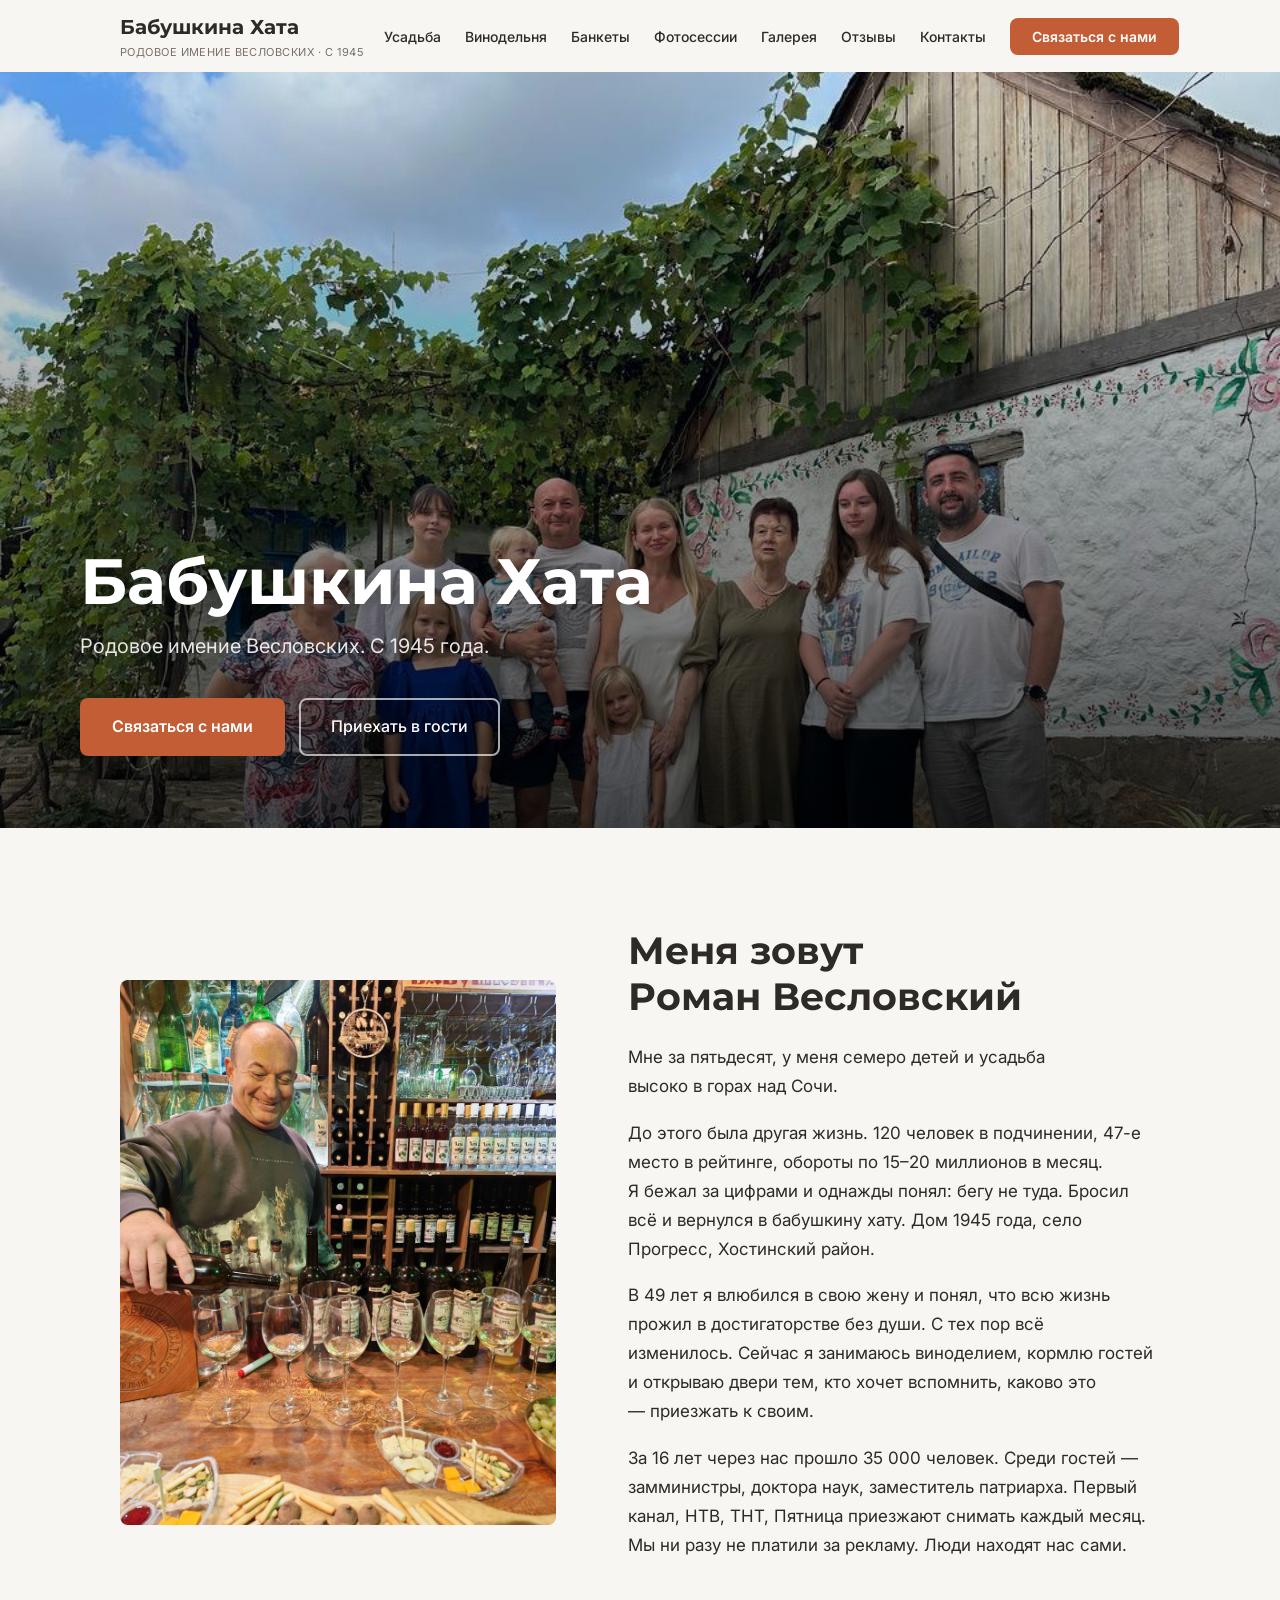
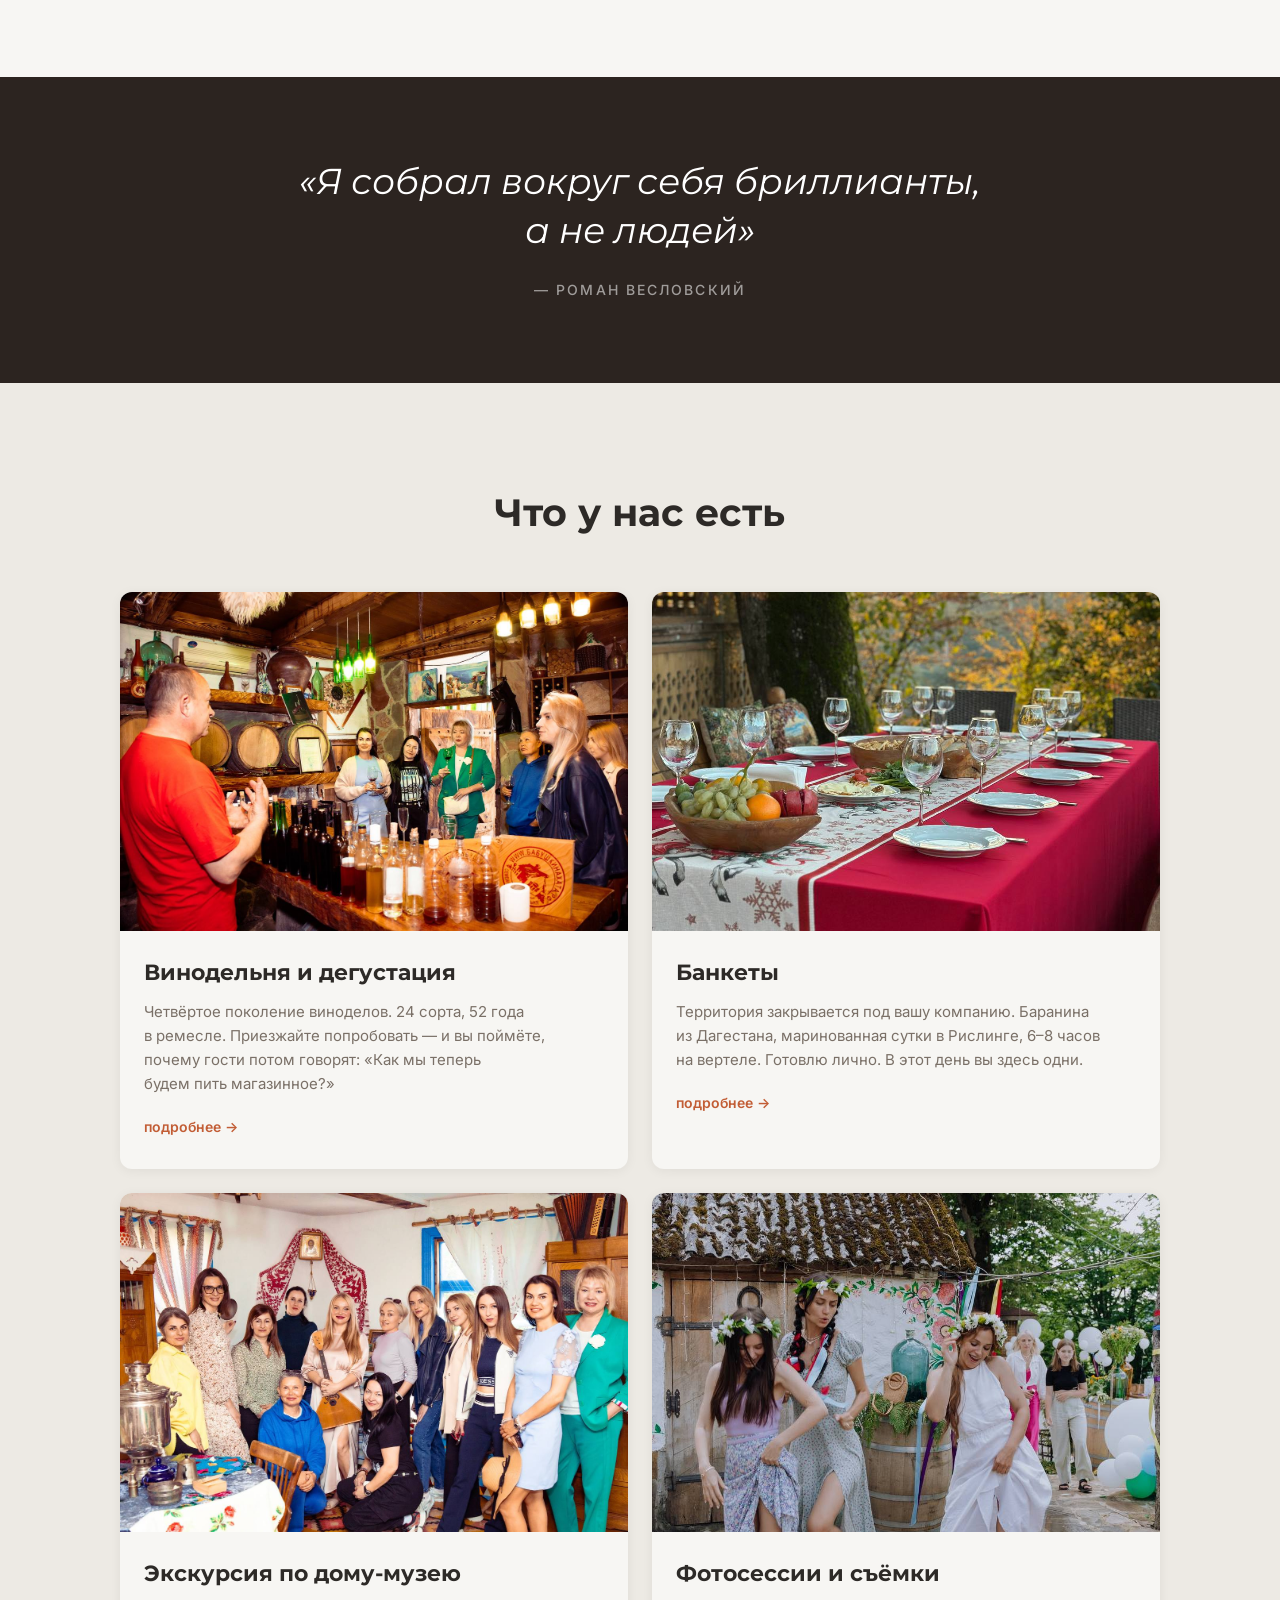
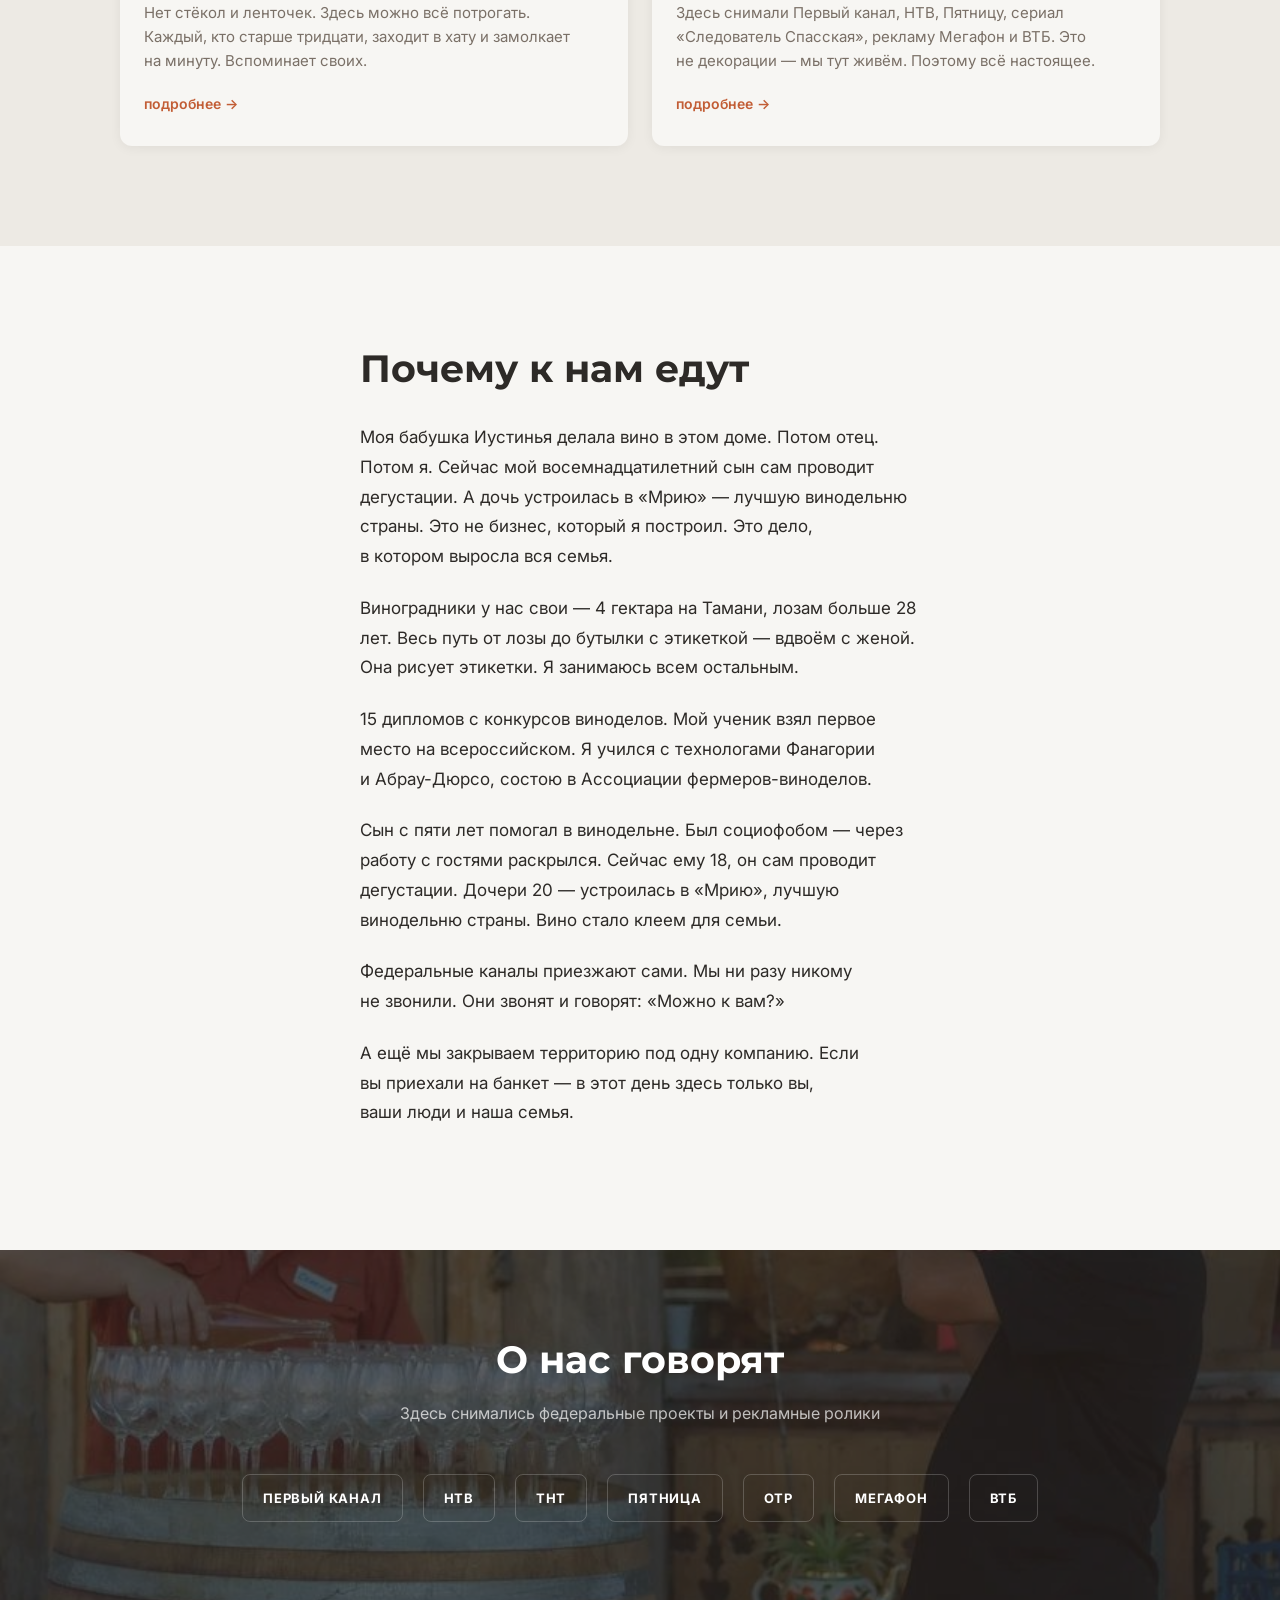
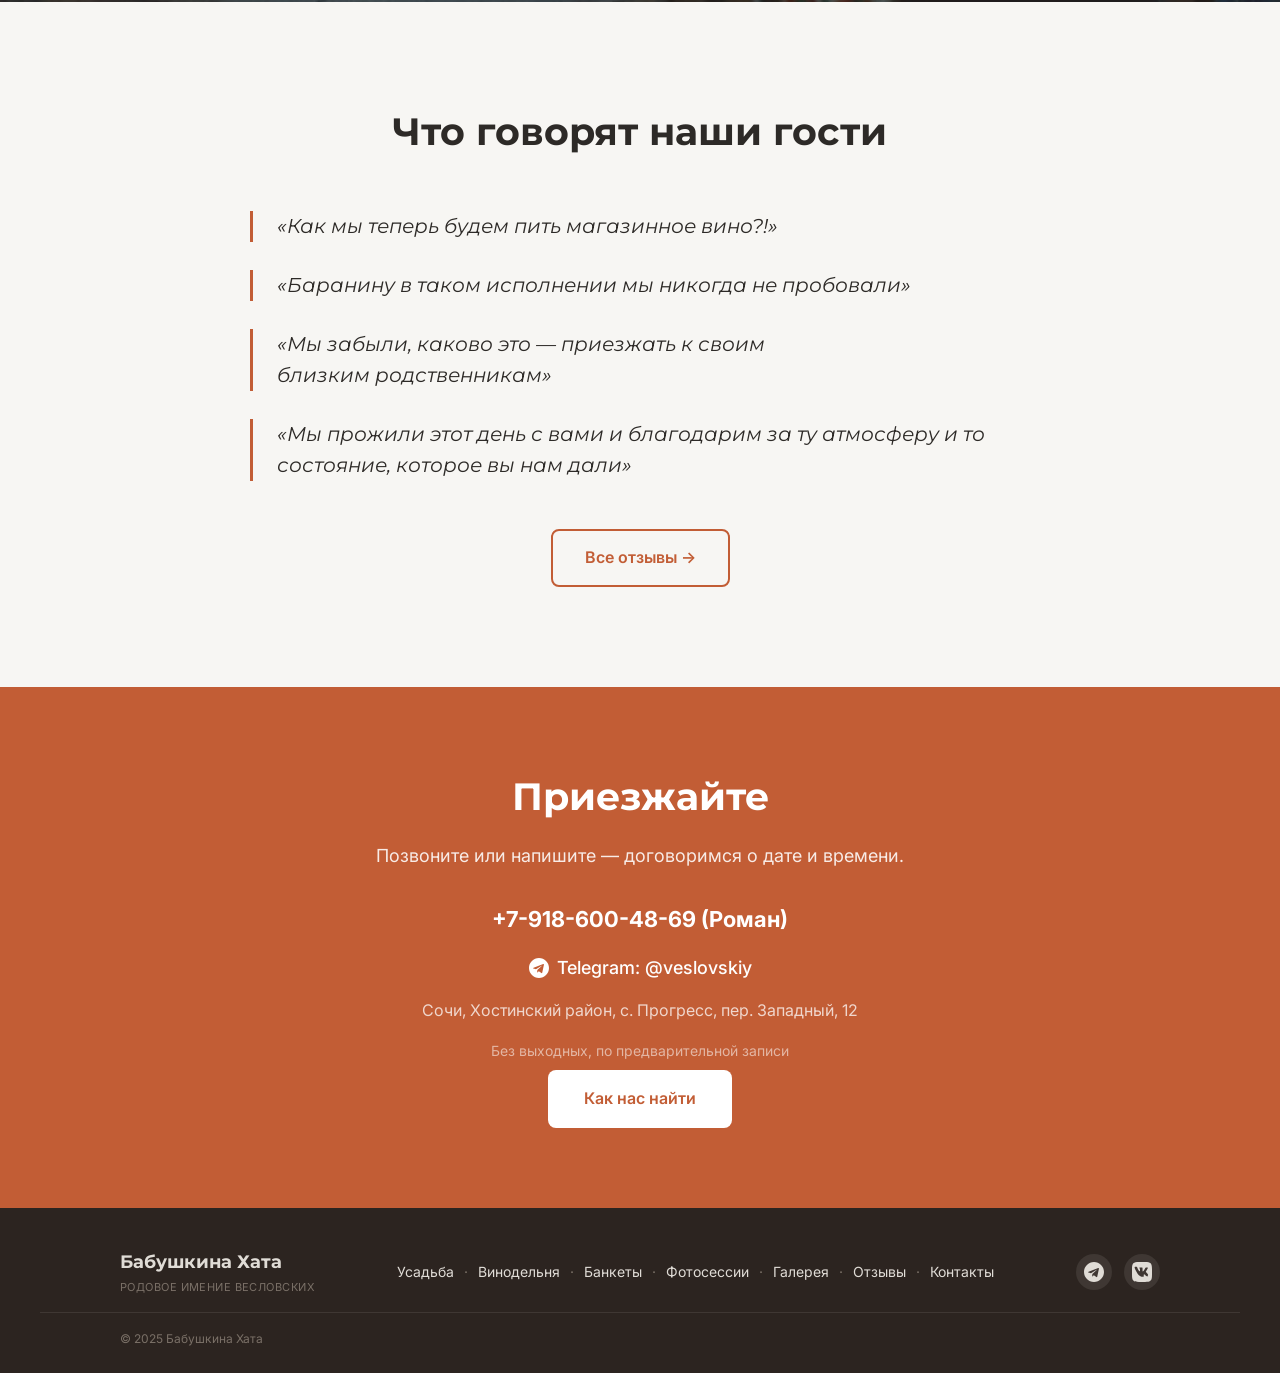
==== commit 00d4c268: "v2: обновлённый сайт" ====
--- a/index.html
+++ b/index.html
@@ -3,1029 +3,246 @@
 <head>
 <meta charset="utf-8"/>
 <meta name="viewport" content="width=device-width, initial-scale=1"/>
-<title>Бабушкина Хата — родовое имение Весловских · с 1947 года · Сочи</title>
-<meta name="description" content="Родовое имение Весловских в горах над Сочи. Хата-музей 1947 года, семейная винодельня, банкеты до 30 гостей. Приезжайте в гости."/>
+<title>Бабушкина Хата — родовое имение Весловских · с 1945 года · Сочи</title>
+<meta name="description" content="Родовое имение Весловских в горах над Сочи. Хата-музей 1945 года, семейная винодельня, банкеты до 30 гостей. Приезжайте в гости."/>
 <link rel="preconnect" href="https://fonts.googleapis.com"/>
 <link rel="preconnect" href="https://fonts.gstatic.com" crossorigin=""/>
-<link href="https://fonts.googleapis.com/css2?family=Playfair+Display:ital,wght@0,400;0,700;1,400&family=Inter:wght@400;500;600&display=swap" rel="stylesheet"/>
+<link href="https://fonts.googleapis.com/css2?family=Montserrat:wght@400;600;700&family=Inter:wght@400;500;600&display=swap" rel="stylesheet"/>
 <style>
-/* === СБРОС И ОСНОВА === */
-/* === ГЛОБАЛЬНАЯ ТИПОГРАФИКА === */
-h1, h2, h3, h4, h5, h6 { text-wrap: balance; }
-p { text-wrap: pretty; orphans: 3; widows: 3; }
-
+/* ── СБРОС ── */
 *, *::before, *::after { box-sizing: border-box; margin: 0; padding: 0; }
 html { scroll-behavior: smooth; }
-body {
-  font-family: 'Inter', sans-serif;
-  background: #F7F6F3;
-  color: #2D2A27;
-  font-size: 18px;
-  line-height: 1.6;
-  -webkit-font-smoothing: antialiased;
-}
+body { font-family: 'Inter', sans-serif; background: #F7F6F3; color: #2D2A27; font-size: 18px; line-height: 1.6; -webkit-font-smoothing: antialiased; }
+h1, h2, h3 { text-wrap: balance; }
+p { text-wrap: pretty; }
 img { display: block; max-width: 100%; }
 a { color: #C25D35; text-decoration: none; }
 a:hover { color: #A34D2B; }
 
-/* === ПЕРЕМЕННЫЕ === */
+/* ── ПЕРЕМЕННЫЕ ── */
 :root {
-  --bg: #F7F6F3;
-  --bg2: #EDEAE4;
-  --dark: #2C2420;
-  --text: #2D2A27;
-  --text2: #7A7067;
-  --accent: #C25D35;
-  --accent-hover: #A34D2B;
-  --olive: #5A7247;
-  --border: #E0DCD6;
-  --container: 1200px;
-  --side: 80px;
-  --section-gap: 100px;
+  --bg: #F7F6F3; --bg2: #EDEAE4; --dark: #2C2420;
+  --text: #2D2A27; --text2: #7A7067;
+  --accent: #C25D35; --accent-hover: #A34D2B;
+  --olive: #5A7247; --border: #E0DCD6;
+  --max: 1200px; --side: 80px; --gap: 100px;
 }
 
-/* === КОНТЕЙНЕР === */
-.container {
-  max-width: var(--container);
-  margin: 0 auto;
-  padding: 0 var(--side);
+/* ── ХЕДЕР ── */
+.site-header { position: fixed; top: 0; left: 0; right: 0; z-index: 100; background: var(--bg); height: 72px; display: flex; align-items: center; transition: box-shadow .2s; }
+.site-header.scrolled { box-shadow: 0 2px 8px rgba(0,0,0,.06); }
+.h-inner { max-width: var(--max); margin: 0 auto; padding: 0 var(--side); width: 100%; display: flex; align-items: center; justify-content: space-between; gap: 20px; }
+.logo { display: flex; flex-direction: column; gap: 1px; text-decoration: none; flex-shrink: 0; }
+.logo-t { font-family: 'Montserrat', sans-serif; font-size: 20px; font-weight: 700; color: var(--text); }
+.logo-s { font-size: 11px; color: var(--text2); letter-spacing: .04em; text-transform: uppercase; }
+.nav { display: flex; align-items: center; gap: 24px; list-style: none; }
+.nav a { font-size: 14px; font-weight: 500; color: var(--text); transition: color .15s; white-space: nowrap; }
+.nav a:hover { color: var(--accent); }
+.nav-cta { background: var(--accent); color: #fff !important; padding: 10px 22px; border-radius: 8px; font-weight: 600 !important; transition: background .2s !important; }
+.nav-cta:hover { background: var(--accent-hover) !important; }
+.burger { display: none; flex-direction: column; gap: 5px; cursor: pointer; padding: 8px; background: none; border: none; }
+.burger span { display: block; width: 24px; height: 2px; background: var(--text); border-radius: 2px; }
+.mob-overlay { display: none; position: fixed; inset: 0; background: rgba(44,36,32,.55); z-index: 200; }
+.mob-overlay.open { display: block; }
+.mob-panel { position: fixed; top: 0; right: 0; bottom: 0; width: 280px; background: var(--bg); z-index: 201; transform: translateX(100%); transition: transform .3s; padding: 80px 32px 40px; display: flex; flex-direction: column; gap: 8px; }
+.mob-panel.open { transform: translateX(0); }
+.mob-panel a { font-size: 18px; font-weight: 500; color: var(--text); padding: 10px 0; border-bottom: 1px solid var(--border); }
+.mob-panel .nav-cta { margin-top: 16px; text-align: center; padding: 14px 22px; border: none; }
+.mob-close { position: absolute; top: 20px; right: 20px; background: none; border: none; font-size: 28px; cursor: pointer; color: var(--text2); }
+
+/* ── HERO ── */
+.hero { position: relative; height: 92vh; min-height: 600px; display: flex; align-items: flex-end; overflow: hidden; }
+.hero-img { position: absolute; inset: 0; width: 100%; height: 100%; object-fit: cover; object-position: center 25%; }
+.hero-grad { position: absolute; inset: 0; background: linear-gradient(to top, rgba(0,0,0,.72) 0%, rgba(0,0,0,.35) 45%, transparent 100%); }
+.hero-body { position: relative; z-index: 2; padding: 0 var(--side) 72px; max-width: 780px; }
+.hero-body h1 { font-family: 'Montserrat', sans-serif; font-size: 64px; font-weight: 700; color: #fff; line-height: 1.08; margin-bottom: 14px; text-shadow: 0 2px 20px rgba(0,0,0,.4); }
+.hero-body .sub { font-size: 20px; color: rgba(255,255,255,.88); margin-bottom: 36px; }
+.hero-btns { display: flex; gap: 14px; flex-wrap: wrap; }
+.btn-p { display: inline-block; background: var(--accent); color: #fff; padding: 16px 32px; border-radius: 8px; font-size: 16px; font-weight: 600; transition: background .2s; }
+.btn-p:hover { background: var(--accent-hover); color: #fff; }
+.btn-s { display: inline-block; border: 2px solid rgba(255,255,255,.65); color: #fff; padding: 14px 30px; border-radius: 8px; font-size: 16px; font-weight: 500; transition: all .2s; background: transparent; }
+.btn-s:hover { background: rgba(255,255,255,.12); border-color: #fff; color: #fff; }
+
+/* ── ОБЩЕ ── */
+.sec { padding: var(--gap) 0; }
+.cnt { max-width: var(--max); margin: 0 auto; padding: 0 var(--side); }
+.eyebrow { font-size: 13px; font-weight: 600; letter-spacing: .1em; text-transform: uppercase; color: var(--text2); margin-bottom: 14px; }
+.link-arr { font-size: 15px; font-weight: 600; color: var(--accent); display: inline-flex; align-items: center; gap: 4px; transition: gap .2s; margin-top: 10px; }
+.link-arr:hover { gap: 8px; color: var(--accent-hover); }
+
+/* ── ОБО МНЕ ── */
+.about-grid { display: grid; grid-template-columns: 45fr 55fr; gap: 72px; align-items: center; }
+.about-photo { border-radius: 8px; overflow: hidden; aspect-ratio: 4/5; }
+.about-photo img { width: 100%; height: 100%; object-fit: cover; }
+.about-text h2 { font-family: 'Montserrat', sans-serif; font-size: 38px; font-weight: 700; color: var(--text); line-height: 1.2; margin-bottom: 24px; }
+.about-text p { font-size: 17px; color: var(--text); line-height: 1.7; max-width: 560px; margin-bottom: 18px; }
+
+/* ── ЦИТАТА-РАЗДЕЛИТЕЛЬ ── */
+.quote-dark { background: var(--dark); padding: 80px var(--side); text-align: center; }
+.quote-dark blockquote { font-family: 'Montserrat', sans-serif; font-size: 36px; font-style: italic; color: #fff; max-width: 720px; margin: 0 auto 20px; line-height: 1.35; }
+.quote-dark cite { font-size: 14px; font-weight: 500; letter-spacing: .15em; color: rgba(255,255,255,.55); text-transform: uppercase; font-style: normal; }
+
+/* ── КАРТОЧКИ ── */
+.cards-head { text-align: center; margin-bottom: 48px; }
+.cards-head h2 { font-family: 'Montserrat', sans-serif; font-size: 38px; font-weight: 700; color: var(--text); }
+.cards-grid { display: grid; grid-template-columns: repeat(2, 1fr); gap: 24px; }
+.card { background: var(--bg); border-radius: 12px; box-shadow: 0 2px 12px rgba(0,0,0,.06); overflow: hidden; transition: transform .22s, box-shadow .22s; }
+.card:hover { transform: translateY(-4px); box-shadow: 0 8px 28px rgba(0,0,0,.1); }
+.card-img { width: 100%; aspect-ratio: 3/2; object-fit: cover; }
+.card-body { padding: 24px 24px 28px; }
+.card-body h3 { font-family: 'Montserrat', sans-serif; font-size: 22px; font-weight: 700; color: var(--text); margin-bottom: 10px; }
+.card-body p { font-size: 15px; color: var(--text2); line-height: 1.6; margin-bottom: 16px; }
+.card-link { font-size: 14px; font-weight: 600; color: var(--accent); display: inline-flex; align-items: center; gap: 4px; transition: gap .2s; }
+.card-link:hover { gap: 8px; color: var(--accent-hover); }
+
+/* ── ПОЧЕМУ ЕДУТ ── */
+.why-inner { max-width: 720px; margin: 0 auto; padding: 0 var(--side); }
+.why-inner h2 { font-family: 'Montserrat', sans-serif; font-size: 38px; font-weight: 700; color: var(--text); margin-bottom: 32px; line-height: 1.2; }
+.why-inner p { font-size: 17px; color: var(--text); line-height: 1.75; margin-bottom: 22px; }
+
+/* ── МЕДИА ── */
+.media-sec { position: relative; overflow: hidden; }
+.media-bg { position: absolute; inset: 0; width: 100%; height: 100%; object-fit: cover; }
+.media-overlay { position: absolute; inset: 0; background: rgba(44,36,32,.7); }
+.media-body { position: relative; z-index: 2; max-width: var(--max); margin: 0 auto; padding: 80px var(--side); text-align: center; }
+.media-body h2 { font-family: 'Montserrat', sans-serif; font-size: 38px; font-weight: 700; color: #fff; margin-bottom: 10px; }
+.media-body > p { font-size: 16px; color: rgba(255,255,255,.7); margin-bottom: 48px; }
+.logos-row { display: flex; gap: 20px; align-items: center; justify-content: center; flex-wrap: wrap; }
+.logo-badge { display: flex; align-items: center; justify-content: center; height: 48px; padding: 0 20px; border: 1px solid rgba(255,255,255,.2); border-radius: 8px; filter: grayscale(1) brightness(2); transition: all .2s; }
+.logo-badge:hover { filter: none; border-color: rgba(255,255,255,.5); }
+.logo-badge span { font-size: 13px; font-weight: 700; letter-spacing: .06em; text-transform: uppercase; color: #fff; }
+
+/* ── ОТЗЫВЫ ── */
+.rev-head { text-align: center; margin-bottom: 48px; }
+.rev-head h2 { font-family: 'Montserrat', sans-serif; font-size: 38px; font-weight: 700; color: var(--text); }
+.rev-list { max-width: 780px; margin: 0 auto 48px; display: flex; flex-direction: column; gap: 28px; }
+.rev-item { border-left: 3px solid var(--accent); padding-left: 24px; }
+.rev-item p { font-family: 'Montserrat', sans-serif; font-size: 20px; font-style: italic; color: var(--text); line-height: 1.55; }
+.rev-footer { text-align: center; }
+.btn-o { display: inline-block; border: 2px solid var(--accent); color: var(--accent); padding: 14px 32px; border-radius: 8px; font-size: 16px; font-weight: 600; transition: all .2s; background: transparent; }
+.btn-o:hover { background: var(--accent); color: #fff; }
+
+/* ── CTA ── */
+.cta-sec { background: var(--accent); padding: 80px var(--side); text-align: center; }
+.cta-sec h2 { font-family: 'Montserrat', sans-serif; font-size: 38px; font-weight: 700; color: #fff; margin-bottom: 14px; }
+.cta-sec > p { font-size: 18px; color: rgba(255,255,255,.88); margin-bottom: 8px; }
+.cta-phone { display: block; font-size: 22px; font-weight: 700; color: #fff; margin-bottom: 32px; }
+.cta-phone:hover { opacity: .85; color: #fff; }
+.btn-w { display: inline-block; background: #fff; color: var(--accent); padding: 16px 36px; border-radius: 8px; font-size: 16px; font-weight: 600; transition: all .2s; }
+.btn-w:hover { background: var(--bg); color: var(--accent-hover); }
+
+/* ── ФУТЕР ── */
+.site-footer { background: var(--dark); padding: 40px 0 24px; }
+.f-main { max-width: var(--max); margin: 0 auto; padding: 0 var(--side); display: grid; grid-template-columns: auto 1fr auto; gap: 32px; align-items: center; }
+.f-logo { display: flex; flex-direction: column; gap: 2px; text-decoration: none; }
+.f-logo-t { font-family: 'Montserrat', sans-serif; font-size: 18px; font-weight: 700; color: #E0DCD6; }
+.f-logo-s { font-size: 11px; color: #7A7067; letter-spacing: .04em; text-transform: uppercase; }
+.f-nav { display: flex; align-items: center; gap: 10px; flex-wrap: wrap; justify-content: center; }
+.f-nav a { font-size: 14px; color: #E0DCD6; transition: color .15s; white-space: nowrap; text-decoration: none; }
+.f-nav a:hover { color: #fff; }
+.f-sep { color: #7A7067; font-size: 14px; }
+.f-soc { display: flex; align-items: center; gap: 12px; }
+.soc-ic { display: flex; align-items: center; justify-content: center; width: 36px; height: 36px; border-radius: 50%; background: rgba(224,220,214,.1); color: #E0DCD6; transition: all .2s; }
+.soc-ic:hover { background: rgba(224,220,214,.2); color: #fff; }
+.f-bot { max-width: var(--max); margin: 16px auto 0; padding: 16px var(--side) 0; border-top: 1px solid rgba(224,220,214,.1); }
+.f-bot p { font-size: 12px; color: #7A7067; }
+
+/* ── АДАПТИВ ── */
+/* Tablet */
+@media (max-width: 1199px) {
+  :root { --side: 40px; }
+  .about-grid { gap: 48px; }
+  .cards-grid { gap: 20px; }
+  .nav { gap: 16px; }
+  .nav a { font-size: 13px; }
+  .nav-cta { display: none; }
+  .f-main { grid-template-columns: 1fr 1fr; }
+  .f-main > :first-child { grid-column: 1/-1; }
 }
 
-/* === ХЕДЕР === */
-.site-header {
-  position: fixed;
-  top: 0; left: 0; right: 0;
-  z-index: 100;
-  background: #F7F6F3;
-  height: 72px;
-  display: flex;
-  align-items: center;
-  transition: box-shadow 0.2s;
+/* Mobile */
+@media (max-width: 767px) {
+  :root { --side: 16px; --gap: 48px; }
+  
+  /* Хедер */
+  .site-header { height: 60px; }
+  .h-inner { padding: 0 16px; }
+  .nav { display: none; }
+  .burger { display: flex; }
+  
+  /* Hero */
+  .hero { height: 70vh; min-height: 420px; }
+  .hero-body { padding: 0 16px 40px; }
+  .hero-body h1 { font-size: 2rem; }
+  .hero-body .sub { font-size: 1rem; margin-bottom: 20px; }
+  .hero-btns { flex-direction: column; gap: 10px; }
+  .btn-p, .btn-s { text-align: center; width: 100%; }
+  
+  /* Обо мне */
+  .about-grid { grid-template-columns: 1fr; gap: 24px; }
+  .about-photo { aspect-ratio: 16/9; }
+  .about-text h2 { font-size: 26px; }
+  .about-text p { font-size: 16px; max-width: 100%; }
+  
+  /* Цитата */
+  .quote-dark { padding: 56px 16px; }
+  .quote-dark blockquote { font-size: 22px; }
+  
+  /* Карточки */
+  .cards-grid { grid-template-columns: 1fr; }
+  .cards-head h2 { font-size: 26px; }
+  .card-body h3 { font-size: 20px; }
+  
+  /* Почему едут */
+  .why-inner { padding: 0 16px; }
+  .why-inner h2 { font-size: 26px; }
+  .why-inner p { font-size: 16px; }
+  
+  /* Медиа */
+  .media-body { padding: 48px 16px; }
+  .media-body h2 { font-size: 26px; }
+  .logos-row { gap: 10px; }
+  .logo-badge { padding: 0 12px; height: 40px; }
+  .logo-badge span { font-size: 11px; }
+  
+  /* Отзывы */
+  .rev-head h2 { font-size: 26px; }
+  .rev-item p { font-size: 17px; }
+  
+  /* CTA */
+  .cta-sec { padding: 48px 16px; }
+  .cta-sec h2 { font-size: 24px; }
+  .cta-phone { font-size: 1.1rem !important; }
+  
+  /* Футер */
+  .f-main { grid-template-columns: 1fr; gap: 16px; text-align: center; padding: 0 16px; }
+  .f-nav { gap: 8px; justify-content: center; }
+  .f-soc { justify-content: center; }
+  .f-bot { text-align: center; padding: 12px 16px 0; }
+  .f-nav a { font-size: 13px; }
+  .f-sep { font-size: 13px; }
 }
-.site-header.scrolled {
-  box-shadow: 0 2px 8px rgba(0,0,0,0.06);
-}
-.header-inner {
-  max-width: var(--container);
-  margin: 0 auto;
-  padding: 0 var(--side);
-  width: 100%;
-  display: flex;
-  align-items: center;
-  justify-content: space-between;
-  gap: 24px;
-}
-.logo {
-  display: flex;
-  flex-direction: column;
-  line-height: 1.15;
-  text-decoration: none;
-  flex-shrink: 0;
-}
-.logo-main {
-  font-family: 'Playfair Display', serif;
-  font-size: 20px;
-  font-weight: 700;
-  color: var(--text);
-  letter-spacing: 0.01em;
-}
-.logo-sub {
-  font-family: 'Inter', sans-serif;
-  font-size: 11px;
-  color: var(--text2);
-  font-weight: 400;
-  letter-spacing: 0.04em;
-  text-transform: uppercase;
-}
-.main-nav {
-  display: flex;
-  align-items: center;
-  gap: 28px;
-  list-style: none;
-}
-.main-nav a {
-  font-size: 15px;
-  font-weight: 500;
-  color: var(--text);
-  transition: color 0.15s;
-  white-space: nowrap;
-}
-.main-nav a:hover { color: var(--accent); }
-.nav-cta {
-  background: var(--accent);
-  color: #fff !important;
-  padding: 10px 22px;
-  border-radius: 8px;
-  font-weight: 600 !important;
-  font-size: 15px !important;
-  transition: background 0.2s !important;
-  white-space: nowrap;
-}
-.nav-cta:hover { background: var(--accent-hover) !important; color: #fff !important; }
-
-/* Бургер */
-.burger {
-  display: none;
-  flex-direction: column;
-  gap: 5px;
-  cursor: pointer;
-  padding: 8px;
-  background: none;
-  border: none;
-}
-.burger span {
-  display: block;
-  width: 24px;
-  height: 2px;
-  background: var(--text);
-  border-radius: 2px;
-  transition: all 0.2s;
-}
-.mobile-nav-overlay {
-  display: none;
-  position: fixed;
-  inset: 0;
-  background: rgba(44,36,32,0.55);
-  z-index: 200;
-}
-.mobile-nav-overlay.open { display: block; }
-.mobile-nav-panel {
-  position: fixed;
-  top: 0; right: 0; bottom: 0;
-  width: 280px;
-  background: var(--bg);
-  z-index: 201;
-  transform: translateX(100%);
-  transition: transform 0.3s;
-  padding: 80px 32px 40px;
-  display: flex;
-  flex-direction: column;
-  gap: 8px;
-}
-.mobile-nav-panel.open { transform: translateX(0); }
-.mobile-nav-panel a {
-  font-size: 18px;
-  font-weight: 500;
-  color: var(--text);
-  padding: 10px 0;
-  border-bottom: 1px solid var(--border);
-}
-.mobile-nav-panel .nav-cta {
-  margin-top: 16px;
-  text-align: center;
-  padding: 14px 22px;
-  border: none;
-}
-.mobile-close {
-  position: absolute;
-  top: 20px; right: 20px;
-  background: none;
-  border: none;
-  font-size: 28px;
-  cursor: pointer;
-  color: var(--text2);
-  line-height: 1;
-}
-
-/* === HERO === */
-.hero {
-  position: relative;
-  height: 90vh;
-  min-height: 560px;
-  display: flex;
-  align-items: flex-end;
-  overflow: hidden;
-}
-.hero-img {
-  position: absolute;
-  inset: 0;
-  object-fit: cover;
-  width: 100%;
-  height: 100%;
-}
-.hero-overlay {
-  position: absolute;
-  inset: 0;
-  background: linear-gradient(to top, rgba(0,0,0,0.72) 0%, rgba(0,0,0,0.55) 40%, rgba(0,0,0,0.15) 70%, transparent 100%);
-}
-
-.hero-content {
-  position: relative;
-  z-index: 2;
-  padding: 0 var(--side) 72px;
-  max-width: 820px;
-}
-.hero-title {
-  font-family: 'Playfair Display', serif;
-  font-size: 64px;
-  font-weight: 900;
-  color: #FFFFFF;
-  line-height: 1.1;
-  margin-bottom: 16px;
-  text-shadow: 0 2px 20px rgba(0,0,0,0.5);
-}
-.hero-subtitle {
-  font-family: 'Inter', sans-serif;
-  font-size: 20px;
-  font-style: normal;
-  font-weight: 400;
-  color: #FFFFFF;
-  margin-bottom: 10px;
-  line-height: 1.5;
-}
-.hero-desc {
-  font-size: 17px;
-  font-family: 'Inter', sans-serif;
-  font-weight: 400;
-  color: rgba(255,255,255,0.85);
-  margin-bottom: 36px;
-}
-.hero-actions {
-  display: flex;
-  gap: 16px;
-  flex-wrap: wrap;
-}
-.btn-primary {
-  display: inline-block;
-  background: var(--accent);
-  color: #fff;
-  padding: 16px 32px;
-  border-radius: 8px;
-  font-family: 'Inter', sans-serif;
-  font-size: 16px;
-  font-weight: 600;
-  transition: background 0.2s;
-  white-space: nowrap;
-}
-.btn-primary:hover { background: var(--accent-hover); color: #fff; }
-.btn-secondary {
-  display: inline-block;
-  background: transparent;
-  color: #F7F6F3;
-  border: 2px solid rgba(247,246,243,0.7);
-  padding: 14px 30px;
-  border-radius: 8px;
-  font-family: 'Inter', sans-serif;
-  font-size: 16px;
-  font-weight: 500;
-  transition: all 0.2s;
-  white-space: nowrap;
-}
-.btn-secondary:hover {
-  background: rgba(247,246,243,0.15);
-  border-color: #F7F6F3;
-  color: #F7F6F3;
-}
-
-/* === ЗНАКОМСТВО С ХОЗЯИНОМ === */
-.about-section {
-  background: var(--bg);
-  padding: var(--section-gap) 0;
-}
-.about-inner {
-  max-width: var(--container);
-  margin: 0 auto;
-  padding: 0 var(--side);
-  display: grid;
-  grid-template-columns: 45fr 55fr;
-  gap: 72px;
-  align-items: center;
-}
-.about-photo {
-  border-radius: 8px;
-  overflow: hidden;
-  aspect-ratio: 4/5;
-}
-.about-photo img {
-  width: 100%;
-  height: 100%;
-  object-fit: cover;
-}
-.about-text { }
-.section-eyebrow {
-  font-size: 13px;
-  font-weight: 600;
-  letter-spacing: 0.1em;
-  text-transform: uppercase;
-  color: var(--text2);
-  margin-bottom: 16px;
-}
-.about-text h2 {
-  font-family: 'Playfair Display', serif;
-  font-size: 38px;
-  font-weight: 700;
-  line-height: 1.2;
-  color: var(--text);
-  margin-bottom: 28px;
-}
-.about-text p {
-  color: var(--text);
-  font-size: 18px;
-  line-height: 1.65;
-  max-width: 560px;
-  margin-bottom: 20px;
-}
-.text-link {
-  font-size: 16px;
-  font-weight: 600;
-  color: var(--accent);
-  display: inline-flex;
-  align-items: center;
-  gap: 4px;
-  transition: gap 0.2s;
-  margin-top: 8px;
-}
-.text-link:hover { gap: 8px; color: var(--accent-hover); }
-
-/* === ЧТО У НАС ЕСТЬ === */
-.offerings-section {
-  background: var(--bg2);
-  padding: var(--section-gap) 0;
-}
-.section-header {
-  text-align: center;
-  margin-bottom: 56px;
-}
-.section-header h2 {
-  font-family: 'Playfair Display', serif;
-  font-size: 38px;
-  font-weight: 700;
-  color: var(--text);
-  line-height: 1.2;
-}
-.cards-grid {
-  max-width: var(--container);
-  margin: 0 auto;
-  padding: 0 var(--side);
-  display: grid;
-  grid-template-columns: repeat(3, 1fr);
-  gap: 28px;
-}
-.card {
-  background: var(--bg);
-  border-radius: 12px;
-  box-shadow: 0 2px 12px rgba(0,0,0,0.06);
-  overflow: hidden;
-  transition: transform 0.22s, box-shadow 0.22s;
-}
-.card:hover {
-  transform: translateY(-4px);
-  box-shadow: 0 8px 28px rgba(0,0,0,0.1);
-}
-.card-photo {
-  width: 100%;
-  aspect-ratio: 3/2;
-  object-fit: cover;
-  display: block;
-}
-.card-body {
-  padding: 24px 24px 28px;
-}
-.card-body h3 {
-  font-family: 'Playfair Display', serif;
-  font-size: 22px;
-  font-weight: 700;
-  color: var(--text);
-  margin-bottom: 12px;
-  line-height: 1.25;
-}
-.card-body p {
-  font-size: 15px;
-  color: var(--text2);
-  line-height: 1.6;
-  margin-bottom: 18px;
-}
-.card-link {
-  font-size: 14px;
-  font-weight: 600;
-  color: var(--accent);
-  display: inline-flex;
-  align-items: center;
-  gap: 4px;
-  transition: gap 0.2s;
-}
-.card-link:hover { gap: 8px; color: var(--accent-hover); }
-
-/* === ЦИТАТА === */
-.quote-section {
-  position: relative;
-  min-height: 50vh;
-  display: flex;
-  align-items: center;
-  justify-content: center;
-  text-align: center;
-  overflow: hidden;
-  padding: 80px var(--side);
-}
-.quote-bg {
-  position: absolute;
-  inset: 0;
-  object-fit: cover;
-  width: 100%;
-  height: 100%;
-}
-.quote-overlay {
-  position: absolute;
-  inset: 0;
-  background: rgba(44,36,32,0.65);
-}
-.quote-content {
-  position: relative;
-  z-index: 1;
-  max-width: 800px;
-}
-.quote-text {
-  font-family: 'Playfair Display', serif;
-  font-size: 44px;
-  font-style: italic;
-  font-weight: 400;
-  color: #FFFFFF;
-  max-width: 700px;
-  margin: 0 auto 24px;
-  line-height: 1.35;
-  text-shadow: 0 2px 16px rgba(0,0,0,0.3);
-}
-.quote-author {
-  font-size: 14px;
-  font-weight: 500;
-  letter-spacing: 0.2em;
-  color: rgba(255,255,255,0.7);
-  text-transform: uppercase;
-}
-
-/* === ВИДЕО === */
-.video-section {
-  background: var(--bg);
-  padding: var(--section-gap) 0;
-}
-.video-eyebrow {
-  text-align: center;
-  font-size: 13px;
-  font-weight: 600;
-  letter-spacing: 0.1em;
-  text-transform: uppercase;
-  color: var(--text2);
-  margin-bottom: 16px;
-}
-.video-section h2 {
-  font-family: 'Playfair Display', serif;
-  font-size: 38px;
-  font-weight: 700;
-  color: var(--text);
-  text-align: center;
-  line-height: 1.2;
-  margin-bottom: 12px;
-}
-.video-caption {
-  text-align: center;
-  color: var(--text2);
-  font-size: 16px;
-  margin-bottom: 52px;
-}
-.video-horiz {
-  max-width: var(--container);
-  margin: 0 auto;
-  padding: 0 var(--side);
-  display: grid;
-  grid-template-columns: repeat(2, 1fr);
-  gap: 24px;
-  margin-bottom: 40px;
-}
-.video-thumb {
-  position: relative;
-  background: var(--dark);
-  border-radius: 10px;
-  overflow: hidden;
-  aspect-ratio: 16/9;
-  display: flex;
-  align-items: center;
-  justify-content: center;
-  cursor: pointer;
-}
-.video-thumb-placeholder {
-  position: absolute;
-  inset: 0;
-  display: flex;
-  align-items: center;
-  justify-content: center;
-  flex-direction: column;
-  gap: 12px;
-}
-.video-thumb-bg {
-  position: absolute;
-  inset: 0;
-  object-fit: cover;
-  opacity: 0.4;
-}
-.play-btn {
-  width: 64px;
-  height: 64px;
-  background: rgba(247,246,243,0.18);
-  border: 2px solid rgba(247,246,243,0.6);
-  border-radius: 50%;
-  display: flex;
-  align-items: center;
-  justify-content: center;
-  backdrop-filter: blur(6px);
-  z-index: 1;
-  transition: background 0.2s;
-}
-.video-thumb:hover .play-btn {
-  background: var(--accent);
-  border-color: var(--accent);
-}
-.play-btn svg { width: 22px; height: 22px; }
-.video-thumb-label {
-  font-size: 14px;
-  color: rgba(247,246,243,0.8);
-  z-index: 1;
-  font-weight: 500;
-}
-.reels-label {
-  text-align: center;
-  font-size: 14px;
-  font-weight: 600;
-  letter-spacing: 0.08em;
-  text-transform: uppercase;
-  color: var(--text2);
-  margin-bottom: 20px;
-}
-.reels-wrapper {
-  position: relative;
-  max-width: var(--container);
-  margin: 0 auto;
-  padding: 0 var(--side);
-}
-.reels-row {
-  display: flex;
-  gap: 16px;
-  overflow-x: auto;
-  -webkit-overflow-scrolling: touch;
-  scrollbar-width: none;
-  padding-bottom: 16px;
-  scroll-snap-type: x mandatory;
-}
-.reels-row::-webkit-scrollbar { display: none; }
-.reel-thumb {
-  flex: 0 0 calc((100% - 64px) / 5);
-  height: 400px;
-  background: var(--bg2);
-  border-radius: 10px;
-  overflow: hidden;
-  position: relative;
-  display: flex;
-  align-items: center;
-  justify-content: center;
-  cursor: pointer;
-  border: 1px solid var(--border);
-  scroll-snap-align: start;
-}
-.reel-thumb .play-btn { width: 44px; height: 44px; }
-.reel-thumb .play-btn svg { width: 16px; height: 16px; }
-.reel-label {
-  position: absolute;
-  bottom: 10px;
-  left: 0; right: 0;
-  text-align: center;
-  font-size: 11px;
-  color: var(--text2);
-  font-weight: 500;
-}
-.reels-dots {
-  display: flex;
-  justify-content: center;
-  gap: 8px;
-  margin-top: 16px;
-}
-.reels-dot {
-  width: 8px;
-  height: 8px;
-  border-radius: 50%;
-  background: var(--border);
-  cursor: pointer;
-  border: none;
-  padding: 0;
-  transition: background 0.2s;
-}
-.reels-dot.active { background: var(--accent); }
-
-/* === НАМ ДОВЕРЯЮТ === */
-.trust-section {
-  background: var(--bg);
-  padding: var(--section-gap) 0;
-  border-top: 1px solid var(--border);
-}
-.trust-inner {
-  max-width: var(--container);
-  margin: 0 auto;
-  padding: 0 var(--side);
-  display: grid;
-  grid-template-columns: 1fr 1fr;
-  gap: 72px;
-  align-items: center;
-}
-.trust-text h2 {
-  font-family: 'Playfair Display', serif;
-  font-size: 38px;
-  font-weight: 700;
-  color: var(--text);
-  line-height: 1.2;
-  margin-bottom: 14px;
-}
-.trust-text p {
-  color: var(--text2);
-  font-size: 16px;
-  margin-bottom: 40px;
-  max-width: 460px;
-}
-.logos-row {
-  display: flex;
-  gap: 36px;
-  align-items: center;
-  flex-wrap: wrap;
-}
-.logo-badge {
-  display: flex;
-  align-items: center;
-  justify-content: center;
-  height: 48px;
-  padding: 0 16px;
-  border: 1px solid var(--border);
-  border-radius: 8px;
-  filter: grayscale(1) opacity(0.55);
-  transition: filter 0.2s;
-}
-.logo-badge:hover { filter: grayscale(0) opacity(1); }
-.logo-badge span {
-  font-family: 'Inter', sans-serif;
-  font-size: 13px;
-  font-weight: 700;
-  letter-spacing: 0.06em;
-  text-transform: uppercase;
-  color: var(--text);
-}
-.trust-photo {
-  border-radius: 8px;
-  overflow: hidden;
-  aspect-ratio: 4/3;
-}
-.trust-photo img {
-  width: 100%;
-  height: 100%;
-  object-fit: cover;
-}
-
-/* === ОТЗЫВЫ === */
-.reviews-section {
-  background: var(--bg2);
-  padding: var(--section-gap) 0;
-}
-.reviews-section .section-header { margin-bottom: 48px; }
-.reviews-section .section-header h2 {
-  font-family: 'Playfair Display', serif;
-  font-size: 38px;
-  font-weight: 700;
-  color: var(--text);
-}
-.reviews-carousel {
-  max-width: var(--container);
-  margin: 0 auto;
-  padding: 0 var(--side);
-  display: grid;
-  grid-template-columns: repeat(3, 1fr);
-  gap: 24px;
-  margin-bottom: 48px;
-}
-.review-card {
-  background: var(--bg);
-  border-radius: 12px;
-  padding: 32px 28px;
-  box-shadow: 0 2px 12px rgba(0,0,0,0.05);
-}
-.stars {
-  display: flex;
-  gap: 3px;
-  margin-bottom: 16px;
-}
-.star {
-  width: 16px;
-  height: 16px;
-  background: #C25D35;
-  clip-path: polygon(50% 0%, 61% 35%, 98% 35%, 68% 57%, 79% 91%, 50% 70%, 21% 91%, 32% 57%, 2% 35%, 39% 35%);
-}
-.review-text {
-  font-size: 16px;
-  color: var(--text);
-  line-height: 1.65;
-  margin-bottom: 20px;
-  font-style: italic;
-}
-.review-author {
-  font-size: 14px;
-  font-weight: 600;
-  color: var(--text2);
-}
-.section-footer {
-  text-align: center;
-}
-.btn-outline {
-  display: inline-block;
-  background: transparent;
-  color: var(--accent);
-  border: 2px solid var(--accent);
-  padding: 14px 32px;
-  border-radius: 8px;
-  font-size: 16px;
-  font-weight: 600;
-  font-family: 'Inter', sans-serif;
-  transition: all 0.2s;
-}
-.btn-outline:hover { background: var(--accent); color: #fff; }
-
-/* === КОНТАКТЫ === */
-.contacts-section {
-  background: var(--bg);
-  padding: var(--section-gap) 0;
-  border-top: 1px solid var(--border);
-}
-.contacts-inner {
-  max-width: var(--container);
-  margin: 0 auto;
-  padding: 0 var(--side);
-  display: grid;
-  grid-template-columns: 1fr 1fr;
-  gap: 64px;
-  align-items: start;
-}
-.contacts-text h2 {
-  font-family: 'Playfair Display', serif;
-  font-size: 32px;
-  font-weight: 700;
-  color: var(--text);
-  margin-bottom: 28px;
-  line-height: 1.2;
-}
-.contact-row {
-  display: flex;
-  flex-direction: column;
-  gap: 18px;
-  margin-bottom: 36px;
-}
-.contact-item {
-  display: flex;
-  flex-direction: column;
-  gap: 3px;
-}
-.contact-label {
-  font-size: 12px;
-  font-weight: 600;
-  letter-spacing: 0.08em;
-  text-transform: uppercase;
-  color: var(--text2);
-}
-.contact-value {
-  font-size: 17px;
-  color: var(--text);
-  font-weight: 500;
-}
-.contact-value a {
-  color: var(--text);
-  font-weight: 500;
-}
-.contact-value a:hover { color: var(--accent); }
-.contact-note {
-  font-size: 14px;
-  color: var(--text2);
-  line-height: 1.5;
-}
-.map-placeholder {
-  border-radius: 10px;
-  overflow: hidden;
-  aspect-ratio: 4/3;
-  background: var(--bg2);
-  display: flex;
-  align-items: center;
-  justify-content: center;
-  border: 1px solid var(--border);
-  position: relative;
-}
-.map-placeholder iframe {
-  width: 100%;
-  height: 100%;
-  border: none;
-  display: block;
-}
-.map-stub {
-  text-align: center;
-  color: var(--text2);
-  font-size: 14px;
-  padding: 20px;
-}
-.map-stub strong {
-  display: block;
-  font-size: 16px;
-  color: var(--text);
-  margin-bottom: 6px;
-}
-
-/* ФУТЕР */
-.site-footer { background: var(--dark); padding: 40px 0 24px; }
-.footer-main {
-  max-width: var(--container); margin: 0 auto; padding: 0 var(--side);
-  display: grid; grid-template-columns: auto 1fr auto;
-  gap: 32px; align-items: center;
-}
-.footer-logo { display: flex; flex-direction: column; gap: 2px; text-decoration: none; }
-.footer-logo-main { font-family: 'Playfair Display', serif; font-size: 18px; font-weight: 700; color: #E0DCD6; }
-.footer-logo-sub { font-size: 11px; color: #7A7067; letter-spacing: 0.04em; text-transform: uppercase; }
-.footer-nav { display: flex; align-items: center; gap: 10px; flex-wrap: wrap; justify-content: center; }
-.footer-nav a { font-size: 14px; color: #E0DCD6; transition: color 0.15s; white-space: nowrap; text-decoration: none; }
-.footer-nav a:hover { color: #fff; }
-.footer-contacts { display: flex; align-items: center; gap: 10px; flex-wrap: wrap; justify-content: flex-end; }
-.footer-contacts a, .footer-contacts span { font-size: 14px; color: #E0DCD6; white-space: nowrap; text-decoration: none; }
-.footer-contacts a { transition: color 0.15s; }
-.footer-contacts a:hover { color: #fff; }
-.footer-sep { color: #7A7067; font-size: 14px; }
-.footer-bottom { max-width: var(--container); margin: 16px auto 0; padding: 16px var(--side) 0; border-top: 1px solid rgba(224,220,214,0.1); }
-.footer-bottom p { font-size: 12px; color: #7A7067; }
-@media (max-width: 1199px) { .footer-main { grid-template-columns: 1fr 1fr; } .footer-brand { grid-column: 1/-1; } }
-@media (max-width: 767px) { .footer-main { grid-template-columns: 1fr; gap: 20px; } .footer-nav, .footer-contacts { justify-content: flex-start; } }
-
-.footer-socials { display: flex; align-items: center; gap: 12px; }
-.social-icon { display: flex; align-items: center; justify-content: center; width: 36px; height: 36px; border-radius: 50%; background: rgba(224,220,214,0.1); color: #E0DCD6; transition: all 0.2s; }
-.social-icon:hover { background: rgba(224,220,214,0.2); color: #fff; }
-
-/* === ГЛОБАЛЬНЫЙ МОБИЛЬНЫЙ ФИК (768px) === */
-@media (max-width: 768px) {
-  /* Общие отступы */
-  :root { --side: 16px !important; }
-  
-  /* Hero */
-  .page-hero { height: 60vh !important; min-height: 320px !important; }
-  .page-hero-content h1,
-  .page-hero-content h1,
-  h1 { font-size: 2rem !important; }
-  .page-hero-content p,
-  .hero-subtitle { font-size: 1rem !important; }
-  .page-hero-content { padding: 0 24px 40px !important; }
-  .hero-content { padding: 0 24px 52px !important; }
-  .hero-title { font-size: 2rem !important; }
-  .hero-subtitle { font-size: 1rem !important; }
-  .hero-desc { font-size: 1rem !important; }
-
-  /* Двухколоночные блоки */
-  .two-col-inner,
-  .two-col-inner.reverse,
-  .about-inner,
-  .trust-inner,
-  .contacts-inner,
-  .tasting-immersive {
-    grid-template-columns: 1fr !important;
-    gap: 24px !important;
-    padding: 40px 16px !important;
-  }
-  .two-col-inner.reverse .col-photo,
-  .about-photo { order: -1 !important; }
-  .col-photo,
-  .about-photo,
-  .trust-photo { aspect-ratio: 16/9 !important; width: 100% !important; }
-
-  /* Карточки */
-  .cards-grid,
-  .reviews-carousel,
-  .artifacts-grid,
-  .philosophy-grid { grid-template-columns: 1fr !important; }
-
-  /* Тексты */
-  body { font-size: 16px !important; }
-  .col-text p,
-  .about-text p,
-  .history-inner p,
-  .heritage-inner p { font-size: 16px !important; }
-  .section-title,
-  h2 { font-size: 1.6rem !important; }
-  h3 { font-size: 1.2rem !important; }
-
-  /* Секции */
-  .tips-inner,
-  .directions-inner,
-  .history-inner,
-  .heritage-inner,
-  .text-center-inner { padding: 0 16px !important; }
-  .text-center-section,
-  .tips-section,
-  .directions-section { padding: 40px 0 !important; }
-
-  /* Footer */
-  .footer-main {
-    grid-template-columns: 1fr !important;
-    gap: 20px !important;
-    text-align: center !important;
-  }
-  .footer-nav,
-  .footer-socials,
-  .footer-contacts-row { justify-content: center !important; flex-wrap: wrap !important; }
-  .footer-bottom { text-align: center !important; }
-
-  /* Галерея */
-  .gallery-grid { columns: 1 !important; }
-  .gallery-header { padding: 40px 16px 32px !important; }
-  .gallery-header h1 { font-size: 1.8rem !important; }
-  .filters { padding: 0 16px 32px !important; }
-
-  /* CTA */
-  .cta-section { padding: 48px 16px !important; }
-  .cta-section h2 { font-size: 1.6rem !important; }
-  .cta-phone { font-size: 1.2rem !important; }
-
-  /* Contacts */
-  .contacts-map iframe { height: 240px !important; }
-  .contacts-text h1 { font-size: 2rem !important; }
-  .phone-link { font-size: 1.5rem !important; }
-
-  /* page-wrap */
-  .page-wrap { padding: 40px 16px !important; }
-  .page-header h1 { font-size: 2rem !important; }
-}
-
-/* === МОБИЛЬНАЯ ШАПКА — КРИТИЧЕСКИЙ ФИК === */
-@media screen and (max-width: 768px) {
-  .main-nav { display: none !important; }
-  .burger { display: flex !important; }
-  .site-header { height: 60px !important; }
-  .header-inner { padding: 0 16px !important; }
-
-  /* Reels — адаптив */
-  .reel-thumb {
-    flex: 0 0 140px !important;
-    height: 240px !important;
-  }
-  .reels-wrapper { padding: 0 16px !important; }
-
-  /* Горизонтальные видео — 1 колонка */
-  .video-horiz {
-    grid-template-columns: 1fr !important;
-    padding: 0 16px !important;
-  }
-
-  /* Hero */
-  .hero { height: 70vh !important; }
-  .hero-content { padding: 0 16px 52px !important; }
-  .hero-title { font-size: 2rem !important; }
-  .hero-subtitle { font-size: 1rem !important; }
-  .hero-desc { font-size: 1rem !important; }
-
-  /* Карточки */
-  .cards-grid {
-    grid-template-columns: 1fr !important;
-    padding: 0 16px !important;
-  }
-
-  /* Знакомство */
-  .about-inner {
-    grid-template-columns: 1fr !important;
-    padding: 40px 16px !important;
-    gap: 24px !important;
-  }
-  .about-photo { aspect-ratio: 16/9 !important; }
-
-  /* Доверие */
-  .trust-inner {
-    grid-template-columns: 1fr !important;
-    padding: 40px 16px !important;
-    gap: 24px !important;
-  }
-
-  /* Отзывы */
-  .reviews-carousel {
-    grid-template-columns: 1fr !important;
-    padding: 0 16px !important;
-  }
-
-  /* Контакты */
-  .contacts-inner {
-    grid-template-columns: 1fr !important;
-    padding: 40px 16px !important;
-    gap: 24px !important;
-  }
-
-  /* Цитата */
-  .quote-text { font-size: 1.5rem !important; }
-  .quote-section { padding: 60px 16px !important; }
+
+/* Маленькие экраны (iPhone SE, 320px) */
+@media (max-width: 374px) {
+  .hero-body h1 { font-size: 1.7rem; }
+  .logo-t { font-size: 17px; }
+  .quote-dark blockquote { font-size: 20px; }
+  .cards-head h2, .why-inner h2, .rev-head h2 { font-size: 24px; }
 }
 </style>
 </head>
 <body>
 
-<!-- ======== ХЕДЕР ======== -->
-<header class="site-header" id="site-header">
-  <div class="header-inner">
+<!-- ХЕДЕР -->
+<header class="site-header" id="hdr">
+  <div class="h-inner">
     <a class="logo" href="index.html">
-      <span class="logo-main">Бабушкина Хата</span>
-      <span class="logo-sub">Родовое имение Весловских · с 1947</span>
+      <span class="logo-t">Бабушкина Хата</span>
+      <span class="logo-s">Родовое имение Весловских · с&nbsp;1945</span>
     </a>
     <nav>
-      <ul class="main-nav">
+      <ul class="nav">
         <li><a href="usadba.html">Усадьба</a></li>
         <li><a href="vinodelnya.html">Винодельня</a></li>
         <li><a href="banquets.html">Банкеты</a></li>
@@ -1033,19 +250,15 @@
         <li><a href="gallery.html">Галерея</a></li>
         <li><a href="reviews.html">Отзывы</a></li>
         <li><a href="contacts.html">Контакты</a></li>
-        <li><a class="nav-cta" href="contacts.html">Связаться с нами</a></li>
+        <li><a class="nav-cta" href="contacts.html">Связаться с&nbsp;нами</a></li>
       </ul>
     </nav>
-    <button class="burger" id="burger-btn" aria-label="Меню">
-      <span></span><span></span><span></span>
-    </button>
+    <button class="burger" id="burg" aria-label="Меню"><span></span><span></span><span></span></button>
   </div>
 </header>
-
-<!-- Мобильное меню -->
-<div class="mobile-nav-overlay" id="mobile-overlay"></div>
-<nav class="mobile-nav-panel" id="mobile-panel">
-  <button class="mobile-close" id="mobile-close">×</button>
+<div class="mob-overlay" id="mob-ov"></div>
+<nav class="mob-panel" id="mob-pn">
+  <button class="mob-close" id="mob-cl">×</button>
   <a href="usadba.html">Усадьба</a>
   <a href="vinodelnya.html">Винодельня</a>
   <a href="banquets.html">Банкеты</a>
@@ -1053,352 +266,213 @@
   <a href="gallery.html">Галерея</a>
   <a href="reviews.html">Отзывы</a>
   <a href="contacts.html">Контакты</a>
-  <a class="nav-cta" href="contacts.html">Связаться с нами</a>
+  <a class="nav-cta" href="contacts.html">Связаться с&nbsp;нами</a>
 </nav>
 
 <main>
 
-<!-- ======== 1.1 HERO ======== -->
+<!-- БЛОК 1: HERO -->
 <section class="hero">
-  <img class="hero-img" src="assets/photos/photo_464.jpg" alt="Хата-мазанка Бабушкина Хата с расписными стенами, горы в тумане, голубые гортензии" loading="eager"/>
-  <div class="hero-overlay"></div>
-  <div class="hero-content">
-    <h1 class="hero-title">Бабушкина Хата</h1>
-    <p class="hero-subtitle">Родовое имение Весловских. С 1947 года.</p>
-    <p class="hero-desc">Место, где оживает память. Сделано с любовью.</p>
-    <div class="hero-actions">
-      <a class="btn-primary" href="contacts.html">Связаться с нами</a>
-    </div>
-  </div>
-</section>
-
-<!-- ======== 1.2 ЗНАКОМСТВО ======== -->
-<section class="about-section">
-  <div class="about-inner">
-    <div class="about-photo">
-      <img src="assets/photos/photo_535.jpg" alt="Роман Весловский наливает вино в дегустационном зале" loading="lazy"/>
-    </div>
-    <div class="about-text">
-      <p class="section-eyebrow">знакомство с хозяином</p>
-      <h2>Я — Роман, хозяин этой усадьбы.</h2>
-      <p>Бабушкина Хата — дом, который моя бабушка Иустинья слепила из глины и соломы в 1947 году. Я вырос здесь, потом уехал, а в 2010 вернулся — восстановил хату, высадил сад, разбил виноградники.</p>
-      <p>Сегодня здесь живёт моя семья из семерых детей, зреет виноград, и приезжают гости со всей страны. Новостные каналы назвали это место «машиной времени». А я называю его просто — домом.</p>
-      <a class="text-link" href="usadba.html">Наша история →</a>
-    </div>
-  </div>
-</section>
-
-<!-- ======== 1.3 ЧТО У НАС ЕСТЬ ======== -->
-<section class="offerings-section">
-  <div class="container">
-    <div class="section-header">
-      <h2>Всё — своими руками.</h2>
-    </div>
-  </div>
-  <div class="cards-grid">
-
-    <article class="card">
-      <img class="card-photo" src="assets/photos/photo_204.jpg" alt="Интерьер хаты-мазанки: стол с выпечкой, самовар, ковры, вышиванки" loading="lazy"/>
-      <div class="card-body">
-        <h3>Дом-музей</h3>
-        <p>Хата-мазанка 1947 года. Настоящая машина времени — здесь можно всё потрогать. Печь живая, патефон работает, керосиновые лампы горят.</p>
-        <a class="card-link" href="usadba.html">подробнее →</a>
-      </div>
-    </article>
-
-    <article class="card">
-      <img class="card-photo" src="assets/photos/photo_230.jpg" alt="Роман проводит дегустацию в погребе при свечах" loading="lazy"/>
-      <div class="card-body">
-        <h3>Винодельня и дегустация</h3>
-        <p>Семейное виноделие в четвёртом поколении. 12–15 сортов. Пробуем в погребе, при свечах, с рассказом о каждом сорте.</p>
-        <a class="card-link" href="vinodelnya.html">подробнее →</a>
-      </div>
-    </article>
-
-    <article class="card">
-      <img class="card-photo" src="assets/photos/photo_511.jpg" alt="Сервированный стол в беседке, осенний закат" loading="lazy"/>
-      <div class="card-body">
-        <h3>Банкеты до 30 человек</h3>
-        <p>Праздники в беседке с живым огнём. Готовит хозяин лично — на вертеле, в печи, в коптильне.</p>
-        <a class="card-link" href="banquets.html">подробнее →</a>
-      </div>
-    </article>
-
-    <article class="card">
-      <img class="card-photo" src="assets/photos/photo_218.jpg" alt="Группа гостей на экскурсии внутри хаты-музея" loading="lazy"/>
-      <div class="card-body">
-        <h3>Экскурсия по имению</h3>
-        <p>Час в другой эпохе. Фрукты с дерева, животные, виноградники, история рода.</p>
-        <a class="card-link" href="usadba.html">подробнее →</a>
-      </div>
-    </article>
-
-    <article class="card">
-      <img class="card-photo" src="assets/photos/photo_460.jpg" alt="Гости на территории усадьбы, зелень, виноградник, пальма" loading="lazy"/>
-      <div class="card-body">
-        <h3>Сад и дворик</h3>
-        <p>Полгектара субтропиков: хурма, инжир, гранат, киви. Курочки, гуси, кролики. Деревенская жизнь.</p>
-        <a class="card-link" href="usadba.html">подробнее →</a>
-      </div>
-    </article>
-
-    <article class="card">
-      <img class="card-photo" src="assets/photos/photo_281.jpg" alt="Девушки в венках давят виноград ногами" loading="lazy"/>
-      <div class="card-body">
-        <h3>Мероприятия и съёмки</h3>
-        <p>Тимбилдинги, фотосессии, свадебные регистрации. Здесь снимались Мегафон, ВТБ, Первый канал.</p>
-        <a class="card-link" href="photosessions.html">подробнее →</a>
-      </div>
-    </article>
-
-  </div>
-</section>
-
-<!-- ======== 1.4 ЦИТАТА ======== -->
-<section class="quote-section">
-  <img class="quote-bg" src="assets/photos/photo_349.jpg" alt="Летний банкет у стены хаты" loading="lazy"/>
-  <div class="quote-overlay"></div>
-  <div class="quote-content">
-    <blockquote class="quote-text">«Семья, земля, работа — и больше ничего.»</blockquote>
-    <cite class="quote-author">Р. В. Весловский</cite>
-  </div>
-</section>
-
-<!-- ======== 1.5 ВИДЕО ======== -->
-<section class="video-section">
-  <div class="video-eyebrow">лучше один раз увидеть</div>
-  <h2>Как у нас на самом деле.</h2>
-  <p class="video-caption">живые съёмки — хата, погреб, праздники и обычные будни.</p>
-
-  <div class="video-horiz">
-    <div class="video-thumb" onclick="this.innerHTML='<iframe src=\'https://www.youtube.com/embed/?list=PLplaceholder&autoplay=1\' allowfullscreen allow=\'autoplay\'></iframe>'">
-      <div class="video-thumb-placeholder">
-        <div class="play-btn">
-          <svg viewBox="0 0 24 24" fill="#F7F6F3"><polygon points="6,4 20,12 6,20"/></svg>
+  <img class="hero-img" src="assets/photos/photo_500.jpg" alt="Семья Весловских у&nbsp;хаты" loading="eager"/>
+  <div class="hero-grad"></div>
+  <div class="hero-body">
+    <h1>Бабушкина Хата</h1>
+    <p class="sub">Родовое имение Весловских. С&nbsp;1945&nbsp;года.</p>
+    <div class="hero-btns">
+      <a class="btn-p" href="contacts.html">Связаться с&nbsp;нами</a>
+      <a class="btn-s" href="contacts.html">Приехать в&nbsp;гости</a>
+    </div>
+  </div>
+</section>
+
+<!-- БЛОК 2: ОБО МНЕ -->
+<section class="sec" style="background:var(--bg)">
+  <div class="cnt">
+    <div class="about-grid">
+      <div class="about-photo">
+        <img src="assets/photos/photo_535.jpg" alt="Роман Весловский в&nbsp;дегустационном зале" loading="lazy"/>
+      </div>
+      <div class="about-text">
+        <h2>Меня зовут Роман Весловский</h2>
+        <p>Мне за&nbsp;пятьдесят, у&nbsp;меня семеро детей и&nbsp;усадьба высоко в&nbsp;горах над&nbsp;Сочи.</p>
+        <p>До&nbsp;этого была другая жизнь. 120 человек в&nbsp;подчинении, 47-е место в&nbsp;рейтинге, обороты по&nbsp;15–20 миллионов в&nbsp;месяц. Я&nbsp;бежал за&nbsp;цифрами и&nbsp;однажды понял: бегу не&nbsp;туда. Бросил всё и&nbsp;вернулся в&nbsp;бабушкину хату. Дом 1945 года, село Прогресс, Хостинский&nbsp;район.</p>
+        <p>В&nbsp;49 лет я&nbsp;влюбился в&nbsp;свою жену и&nbsp;понял, что всю жизнь прожил в&nbsp;достигаторстве без&nbsp;души. С&nbsp;тех пор всё изменилось. Сейчас я&nbsp;занимаюсь виноделием, кормлю гостей и&nbsp;открываю двери тем, кто хочет вспомнить, каково это — приезжать к&nbsp;своим.</p>
+        <p>За&nbsp;16 лет через нас прошло 35&nbsp;000 человек. Среди гостей — замминистры, доктора наук, заместитель патриарха. Первый канал, НТВ, ТНТ, Пятница приезжают снимать каждый месяц. Мы&nbsp;ни&nbsp;разу не&nbsp;платили за&nbsp;рекламу. Люди находят нас&nbsp;сами.</p>
+      </div>
+    </div>
+  </div>
+</section>
+
+<!-- БЛОК 2.5: ЦИТАТА -->
+<section class="quote-dark">
+  <blockquote>«Я&nbsp;собрал вокруг себя бриллианты, а&nbsp;не&nbsp;людей»</blockquote>
+  <cite>— Роман Весловский</cite>
+</section>
+
+<!-- БЛОК 3: НАПРАВЛЕНИЯ -->
+<section class="sec" style="background:var(--bg2)">
+  <div class="cnt">
+    <div class="cards-head">
+      <h2>Что у&nbsp;нас есть</h2>
+    </div>
+    <div class="cards-grid">
+
+      <article class="card">
+        <img class="card-img" src="assets/photos/photo_230.jpg" alt="Дегустация в&nbsp;погребе" loading="lazy"/>
+        <div class="card-body">
+          <h3>Винодельня и&nbsp;дегустация</h3>
+          <p>Четвёртое поколение виноделов. 24 сорта, 52 года в&nbsp;ремесле. Приезжайте попробовать — и&nbsp;вы&nbsp;поймёте, почему гости потом говорят: «Как мы&nbsp;теперь будем пить магазинное?»</p>
+          <a class="card-link" href="vinodelnya.html">подробнее →</a>
         </div>
-        <span class="video-thumb-label">Хата и виноградники</span>
-      </div>
-    </div>
-    <div class="video-thumb" onclick="this.innerHTML='<iframe src=\'https://www.youtube.com/embed/?list=PLplaceholder2&autoplay=1\' allowfullscreen allow=\'autoplay\'></iframe>'">
-      <div class="video-thumb-placeholder">
-        <div class="play-btn">
-          <svg viewBox="0 0 24 24" fill="#F7F6F3"><polygon points="6,4 20,12 6,20"/></svg>
+      </article>
+
+      <article class="card">
+        <img class="card-img" src="assets/photos/photo_511.jpg" alt="Сервированный стол, закат" loading="lazy"/>
+        <div class="card-body">
+          <h3>Банкеты</h3>
+          <p>Территория закрывается под вашу компанию. Баранина из&nbsp;Дагестана, маринованная сутки в&nbsp;Рислинге, 6–8 часов на&nbsp;вертеле. Готовлю лично. В&nbsp;этот день вы&nbsp;здесь одни.</p>
+          <a class="card-link" href="banquets.html">подробнее →</a>
         </div>
-        <span class="video-thumb-label">Дегустация в погребе</span>
-      </div>
-    </div>
-  </div>
-
-  <p class="reels-label">Короткие видео</p>
-  <div class="reels-wrapper">
-    <div class="reels-row" id="reels-row">
-      <div class="reel-thumb">
-        <div class="play-btn"><svg viewBox="0 0 24 24" fill="#7A7067"><polygon points="6,4 20,12 6,20"/></svg></div>
-        <span class="reel-label">Весна в саду</span>
-      </div>
-      <div class="reel-thumb">
-        <div class="play-btn"><svg viewBox="0 0 24 24" fill="#7A7067"><polygon points="6,4 20,12 6,20"/></svg></div>
-        <span class="reel-label">Погреб</span>
-      </div>
-      <div class="reel-thumb">
-        <div class="play-btn"><svg viewBox="0 0 24 24" fill="#7A7067"><polygon points="6,4 20,12 6,20"/></svg></div>
-        <span class="reel-label">Давим виноград</span>
-      </div>
-      <div class="reel-thumb">
-        <div class="play-btn"><svg viewBox="0 0 24 24" fill="#7A7067"><polygon points="6,4 20,12 6,20"/></svg></div>
-        <span class="reel-label">Банкет</span>
-      </div>
-      <div class="reel-thumb">
-        <div class="play-btn"><svg viewBox="0 0 24 24" fill="#7A7067"><polygon points="6,4 20,12 6,20"/></svg></div>
-        <span class="reel-label">Животные</span>
-      </div>
-    </div>
-    <div class="reels-dots" id="reels-dots">
-      <button class="reels-dot active" data-idx="0"></button>
-      <button class="reels-dot" data-idx="1"></button>
-      <button class="reels-dot" data-idx="2"></button>
-      <button class="reels-dot" data-idx="3"></button>
-      <button class="reels-dot" data-idx="4"></button>
-    </div>
-  </div>
-</section>
-
-<!-- ======== 1.6 НАМ ДОВЕРЯЮТ ======== -->
-<section class="trust-section">
-  <div class="trust-inner">
-    <div class="trust-text">
-      <h2>О нас говорят</h2>
-      <p>Здесь снимались федеральные проекты и рекламные ролики</p>
-      <div class="logos-row">
-        <div class="logo-badge"><span>Первый канал</span></div>
-        <div class="logo-badge"><span>МегаФон</span></div>
-        <div class="logo-badge"><span>ВТБ</span></div>
-      </div>
-    </div>
-    <div class="trust-photo">
-      <img src="assets/photos/photo_484.jpg" alt="Оператор с камерой Россия снимает Романа Весловского" loading="lazy"/>
-    </div>
-  </div>
-</section>
-
-<!-- ======== 1.7 ОТЗЫВЫ ======== -->
-<section class="reviews-section">
-  <div class="container">
-    <div class="section-header">
+      </article>
+
+      <article class="card">
+        <img class="card-img" src="assets/photos/photo_218.jpg" alt="Экскурсия в&nbsp;хате-музее" loading="lazy"/>
+        <div class="card-body">
+          <h3>Экскурсия по&nbsp;дому-музею</h3>
+          <p>Нет стёкол и&nbsp;ленточек. Здесь можно всё потрогать. Каждый, кто старше тридцати, заходит в&nbsp;хату и&nbsp;замолкает на&nbsp;минуту. Вспоминает своих.</p>
+          <a class="card-link" href="usadba.html">подробнее →</a>
+        </div>
+      </article>
+
+      <article class="card">
+        <img class="card-img" src="assets/photos/photo_281.jpg" alt="Девушки в&nbsp;венках давят виноград" loading="lazy"/>
+        <div class="card-body">
+          <h3>Фотосессии и&nbsp;съёмки</h3>
+          <p>Здесь снимали Первый канал, НТВ, Пятницу, сериал «Следователь Спасская», рекламу Мегафон и&nbsp;ВТБ. Это не&nbsp;декорации — мы&nbsp;тут живём. Поэтому всё настоящее.</p>
+          <a class="card-link" href="photosessions.html">подробнее →</a>
+        </div>
+      </article>
+
+    </div>
+  </div>
+</section>
+
+<!-- БЛОК 4: ПОЧЕМУ К НАМ ЕДУТ -->
+<section class="sec" style="background:var(--bg)">
+  <div class="why-inner">
+    <h2>Почему к&nbsp;нам едут</h2>
+    <p>Моя бабушка Иустинья делала вино в&nbsp;этом доме. Потом отец. Потом я. Сейчас мой восемнадцатилетний сын сам проводит дегустации. А&nbsp;дочь устроилась в&nbsp;«Мрию» — лучшую винодельню страны. Это не&nbsp;бизнес, который я&nbsp;построил. Это дело, в&nbsp;котором выросла вся&nbsp;семья.</p>
+    <p>Виноградники у&nbsp;нас свои — 4 гектара на&nbsp;Тамани, лозам больше 28 лет. Весь путь от&nbsp;лозы до&nbsp;бутылки с&nbsp;этикеткой — вдвоём с&nbsp;женой. Она рисует этикетки. Я&nbsp;занимаюсь всем остальным.</p>
+    <p>15 дипломов с&nbsp;конкурсов виноделов. Мой ученик взял первое место на&nbsp;всероссийском. Я&nbsp;учился с&nbsp;технологами Фанагории и&nbsp;Абрау-Дюрсо, состою в&nbsp;Ассоциации фермеров-виноделов.</p>
+    <p>Сын с&nbsp;пяти лет помогал в&nbsp;винодельне. Был социофобом — через работу с&nbsp;гостями раскрылся. Сейчас ему 18, он&nbsp;сам проводит дегустации. Дочери 20 — устроилась в&nbsp;«Мрию», лучшую винодельню страны. Вино стало клеем для&nbsp;семьи.</p>
+    <p>Федеральные каналы приезжают сами. Мы&nbsp;ни&nbsp;разу никому не&nbsp;звонили. Они звонят и&nbsp;говорят: «Можно к&nbsp;вам?»</p>
+    <p>А&nbsp;ещё мы&nbsp;закрываем территорию под одну компанию. Если вы&nbsp;приехали на&nbsp;банкет — в&nbsp;этот день здесь только вы, ваши люди и&nbsp;наша&nbsp;семья.</p>
+  </div>
+</section>
+
+<!-- БЛОК 5: МЕДИА -->
+<section class="sec media-sec" style="padding:0">
+  <img class="media-bg" src="assets/photos/photo_484.jpg" alt="Телевизионная съёмка" loading="lazy"/>
+  <div class="media-overlay"></div>
+  <div class="media-body">
+    <h2>О&nbsp;нас говорят</h2>
+    <p>Здесь снимались федеральные проекты и&nbsp;рекламные ролики</p>
+    <div class="logos-row">
+      <div class="logo-badge"><span>Первый канал</span></div>
+      <div class="logo-badge"><span>НТВ</span></div>
+      <div class="logo-badge"><span>ТНТ</span></div>
+      <div class="logo-badge"><span>Пятница</span></div>
+      <div class="logo-badge"><span>ОТР</span></div>
+      <div class="logo-badge"><span>МегаФон</span></div>
+      <div class="logo-badge"><span>ВТБ</span></div>
+    </div>
+  </div>
+</section>
+
+<!-- БЛОК 6: ОТЗЫВЫ -->
+<section class="sec" style="background:var(--bg)">
+  <div class="cnt">
+    <div class="rev-head">
       <h2>Что говорят наши гости</h2>
     </div>
-  </div>
-  <div class="reviews-carousel">
-    <div class="review-card">
-      <div class="stars">
-        <span class="star"></span><span class="star"></span><span class="star"></span><span class="star"></span><span class="star"></span>
-      </div>
-      <p class="review-text">«Это место — настоящая машина времени. Дети в восторге от животных, а дегустация — отдельная история!»</p>
-      <span class="review-author">Анна К.</span>
-    </div>
-    <div class="review-card">
-      <div class="stars">
-        <span class="star"></span><span class="star"></span><span class="star"></span><span class="star"></span><span class="star"></span>
-      </div>
-      <p class="review-text">«Были на банкете — шашлык, вино, закат над горами. Лучший день за всё лето.»</p>
-      <span class="review-author">Дмитрий М.</span>
-    </div>
-    <div class="review-card">
-      <div class="stars">
-        <span class="star"></span><span class="star"></span><span class="star"></span><span class="star"></span><span class="star"></span>
-      </div>
-      <p class="review-text">«Роман — потрясающий рассказчик. Два часа пролетели как десять минут.»</p>
-      <span class="review-author">Мария С.</span>
-    </div>
-  </div>
-  <div class="section-footer">
-    <a class="btn-outline" href="reviews.html">Все отзывы →</a>
-  </div>
-</section>
-
-<!-- ======== 1.8 КОНТАКТЫ ======== -->
-<section class="contacts-section">
-  <div class="contacts-inner">
-    <div class="contacts-text">
-      <h2>Как нас найти</h2>
-      <div class="contact-row">
-        <div class="contact-item">
-          <span class="contact-label">Адрес</span>
-          <span class="contact-value">Сочи, Хостинский район, с. Прогресс, пер. Западный, 12</span>
-        </div>
-        <div class="contact-item">
-          <span class="contact-label">Телефон</span>
-          <span class="contact-value"><a href="tel:+79186004869">+7 (918) 600-48-69</a> — Роман</span>
-        </div>
-        <div class="contact-item">
-          <span class="contact-label">Режим работы</span>
-          <span class="contact-value contact-note">Работаем без выходных, по предварительной записи</span>
-        </div>
-      </div>
-      <a class="btn-primary" href="https://wa.me/79186004869" target="_blank" rel="noreferrer">Связаться с нами</a>
-    </div>
-    <div class="map-placeholder">
-      <iframe src="https://yandex.ru/map-widget/v1/?ll=39.820214,43.604570&z=15&pt=39.820214,43.604570,pm2rdm" width="100%" height="100%" frameborder="0" allowfullscreen="true" style="border:none; display:block;"></iframe>
-    </div>
-  </div>
+    <div class="rev-list">
+      <div class="rev-item">
+        <p>«Как мы&nbsp;теперь будем пить магазинное&nbsp;вино?!»</p>
+      </div>
+      <div class="rev-item">
+        <p>«Баранину в&nbsp;таком исполнении мы&nbsp;никогда не&nbsp;пробовали»</p>
+      </div>
+      <div class="rev-item">
+        <p>«Мы&nbsp;забыли, каково это — приезжать к&nbsp;своим близким родственникам»</p>
+      </div>
+      <div class="rev-item">
+        <p>«Мы&nbsp;прожили этот день с&nbsp;вами и&nbsp;благодарим за&nbsp;ту атмосферу и&nbsp;то состояние, которое вы&nbsp;нам&nbsp;дали»</p>
+      </div>
+    </div>
+    <div class="rev-footer">
+      <a class="btn-o" href="reviews.html">Все отзывы →</a>
+    </div>
+  </div>
+</section>
+
+<!-- БЛОК 7: КОНТАКТЫ -->
+<section class="cta-sec">
+  <h2>Приезжайте</h2>
+  <p>Позвоните или напишите — договоримся о&nbsp;дате и&nbsp;времени.</p>
+  <div style="display:flex; flex-direction:column; gap:16px; align-items:center; margin:32px 0 8px;">
+    <a class="cta-phone" href="tel:+79186004869" style="margin-bottom:0;">+7-918-600-48-69 (Роман)</a>
+    <a href="https://t.me/veslovskiy" target="_blank" rel="noreferrer" style="font-size:18px; color:#fff; font-weight:500; display:inline-flex; align-items:center; gap:8px;">
+      <svg width="20" height="20" viewBox="0 0 24 24" fill="currentColor"><path d="M12 0C5.373 0 0 5.373 0 12s5.373 12 12 12 12-5.373 12-12S18.627 0 12 0zm5.894 8.221l-1.97 9.28c-.145.658-.537.818-1.084.508l-3-2.21-1.447 1.394c-.16.16-.295.295-.605.295l.213-3.053 5.56-5.023c.242-.213-.054-.333-.373-.12l-6.871 4.326-2.962-.924c-.643-.204-.657-.643.136-.953l11.57-4.461c.537-.194 1.006.131.833.941z"/></svg>
+      Telegram: @veslovskiy
+    </a>
+    <p style="font-size:16px; color:rgba(255,255,255,.75); margin:0;">Сочи, Хостинский район, с.&nbsp;Прогресс, пер.&nbsp;Западный, 12</p>
+    <p style="font-size:14px; color:rgba(255,255,255,.55); margin:0;">Без выходных, по&nbsp;предварительной записи</p>
+  </div>
+  <a class="btn-w" href="contacts.html">Как нас найти</a>
 </section>
 
 </main>
 
-<!-- ======== ФУТЕР ======== -->
+<!-- ФУТЕР -->
 <footer class="site-footer">
-  <div class="footer-main">
-    <div class="footer-brand">
-      <a class="footer-logo" href="index.html">
-        <span class="footer-logo-main">Бабушкина Хата</span>
-        <span class="footer-logo-sub">Родовое имение Весловских</span>
-      </a>
-    </div>
-    <nav class="footer-nav">
-      <a href="usadba.html">Усадьба</a>
-      <span class="footer-sep">·</span>
-      <a href="vinodelnya.html">Винодельня</a>
-      <span class="footer-sep">·</span>
-      <a href="gallery.html">Галерея</a>
-      <span class="footer-sep">·</span>
-      <a href="reviews.html">Отзывы</a>
-      <span class="footer-sep">·</span>
+  <div class="f-main">
+    <a class="f-logo" href="index.html">
+      <span class="f-logo-t">Бабушкина Хата</span>
+      <span class="f-logo-s">Родовое имение Весловских</span>
+    </a>
+    <nav class="f-nav">
+      <a href="usadba.html">Усадьба</a><span class="f-sep">·</span>
+      <a href="vinodelnya.html">Винодельня</a><span class="f-sep">·</span>
+      <a href="banquets.html">Банкеты</a><span class="f-sep">·</span>
+      <a href="photosessions.html">Фотосессии</a><span class="f-sep">·</span>
+      <a href="gallery.html">Галерея</a><span class="f-sep">·</span>
+      <a href="reviews.html">Отзывы</a><span class="f-sep">·</span>
       <a href="contacts.html">Контакты</a>
     </nav>
-    <div class="footer-socials">
-      <a href="https://t.me/babushkinahata" target="_blank" rel="noreferrer" title="Telegram-канал" class="social-icon">
+    <div class="f-soc">
+      <a href="https://t.me/veslovskiy" target="_blank" rel="noreferrer" title="Telegram" class="soc-ic">
         <svg width="20" height="20" viewBox="0 0 24 24" fill="currentColor"><path d="M12 0C5.373 0 0 5.373 0 12s5.373 12 12 12 12-5.373 12-12S18.627 0 12 0zm5.894 8.221l-1.97 9.28c-.145.658-.537.818-1.084.508l-3-2.21-1.447 1.394c-.16.16-.295.295-.605.295l.213-3.053 5.56-5.023c.242-.213-.054-.333-.373-.12l-6.871 4.326-2.962-.924c-.643-.204-.657-.643.136-.953l11.57-4.461c.537-.194 1.006.131.833.941z"/></svg>
       </a>
-      <a href="https://vk.com/public211361808" target="_blank" rel="noreferrer" title="ВКонтакте" class="social-icon">
+      <a href="https://vk.com/public211361808" target="_blank" rel="noreferrer" title="ВКонтакте" class="soc-ic">
         <svg width="20" height="20" viewBox="0 0 24 24" fill="currentColor"><path d="M15.684 0H8.316C1.592 0 0 1.592 0 8.316v7.368C0 22.408 1.592 24 8.316 24h7.368C22.408 24 24 22.408 24 15.684V8.316C24 1.592 22.408 0 15.684 0zm3.692 17.123h-1.744c-.66 0-.862-.525-2.049-1.714-1.033-1.01-1.49-.9-1.49.3v1.414c0 .44-.24.7-.9.7-2.44 0-4.97-1.522-6.64-4.097-2.694-3.83-3.44-6.7-3.44-7.295 0-.36.13-.62.62-.62h1.744c.46 0 .63.21.81.7.88 2.52 2.36 4.737 2.97 4.737.23 0 .33-.1.33-.66V8.84c-.07-1.19-.69-1.29-.69-1.71 0-.22.18-.44.47-.44h2.74c.39 0 .53.21.53.65v3.52c0 .39.17.53.29.53.23 0 .42-.14.84-.56 1.3-1.46 2.23-3.7 2.23-3.7.12-.26.34-.5.8-.5h1.744c.52 0 .64.27.52.65-.22.99-2.33 3.98-2.33 3.98-.18.3-.25.43 0 .76.18.25.77.75 1.16 1.2.72.82 1.27 1.51 1.42 1.99.15.47-.1.71-.57.71z"/></svg>
       </a>
-      <a href="https://wa.me/79186004869" target="_blank" rel="noreferrer" title="WhatsApp" class="social-icon">
-        <svg width="20" height="20" viewBox="0 0 24 24" fill="currentColor"><path d="M17.472 14.382c-.297-.149-1.758-.867-2.03-.967-.273-.099-.471-.148-.67.15-.197.297-.767.966-.94 1.164-.173.199-.347.223-.644.075-.297-.15-1.255-.463-2.39-1.475-.883-.788-1.48-1.761-1.653-2.059-.173-.297-.018-.458.13-.606.134-.133.298-.347.446-.52.149-.174.198-.298.298-.497.099-.198.05-.371-.025-.52-.075-.149-.669-1.612-.916-2.207-.242-.579-.487-.5-.669-.51-.173-.008-.371-.01-.57-.01-.198 0-.52.074-.792.372-.272.297-1.04 1.016-1.04 2.479 0 1.462 1.065 2.875 1.213 3.074.149.198 2.096 3.2 5.077 4.487.709.306 1.262.489 1.694.625.712.227 1.36.195 1.871.118.571-.085 1.758-.719 2.006-1.413.248-.694.248-1.289.173-1.413-.074-.124-.272-.198-.57-.347m-5.421 7.403h-.004a9.87 9.87 0 0 1-5.031-1.378l-.361-.214-3.741.982.998-3.648-.235-.374a9.86 9.86 0 0 1-1.51-5.26c.001-5.45 4.436-9.884 9.888-9.884 2.64 0 5.122 1.03 6.988 2.898a9.825 9.825 0 0 1 2.893 6.994c-.003 5.45-4.437 9.884-9.885 9.884m8.413-18.297A11.815 11.815 0 0 0 12.05 0C5.495 0 .16 5.335.157 11.892c0 2.096.547 4.142 1.588 5.945L.057 24l6.305-1.654a11.882 11.882 0 0 0 5.683 1.448h.005c6.554 0 11.89-5.335 11.893-11.893a11.821 11.821 0 0 0-3.48-8.413z"/></svg>
-      </a>
-    </div>
-  </div>
-  <div class="footer-bottom">
-    <p>© 2025 Бабушкина Хата</p>
-  </div>
+    </div>
+  </div>
+  <div class="f-bot"><p>© 2025 Бабушкина Хата</p></div>
 </footer>
 
 <script>
-// Фикс вдов — соединяем последние два слова неразрывным пробелом
-document.querySelectorAll('p, .review-text, .hero-subtitle, .hero-desc').forEach(function(el) {
+document.querySelectorAll('p, h1, h2, h3').forEach(function(el){
   el.innerHTML = el.innerHTML.replace(/([^>\s])\s+(\S+)\s*$/, '$1\u00a0$2');
 });
-// Хедер — тень при скролле
-const header = document.getElementById('site-header');
-window.addEventListener('scroll', () => {
-  header.classList.toggle('scrolled', window.scrollY > 10);
-}, { passive: true });
-
-// Карусель reels — dots
-const reelsRow = document.getElementById('reels-row');
-const reelsDots = document.querySelectorAll('.reels-dot');
-if (reelsRow && reelsDots.length) {
-  reelsRow.addEventListener('scroll', () => {
-    const items = reelsRow.querySelectorAll('.reel-thumb');
-    const rowLeft = reelsRow.getBoundingClientRect().left;
-    let closest = 0, minDist = Infinity;
-    items.forEach((el, i) => {
-      const dist = Math.abs(el.getBoundingClientRect().left - rowLeft);
-      if (dist < minDist) { minDist = dist; closest = i; }
-    });
-    reelsDots.forEach((d, i) => d.classList.toggle('active', i === closest));
-  }, { passive: true });
-  reelsDots.forEach(dot => {
-    dot.addEventListener('click', () => {
-      const idx = parseInt(dot.dataset.idx);
-      const items = reelsRow.querySelectorAll('.reel-thumb');
-      if (items[idx]) {
-        const targetLeft = items[idx].offsetLeft - reelsRow.offsetLeft;
-        reelsRow.scrollTo({ left: targetLeft, behavior: 'smooth' });
-      }
-    });
-  });
-}
-
-// Бургер-меню
-const burgerBtn = document.getElementById('burger-btn');
-const mobileOverlay = document.getElementById('mobile-overlay');
-const mobilePanel = document.getElementById('mobile-panel');
-const mobileClose = document.getElementById('mobile-close');
-
-function openMenu() {
-  mobileOverlay.classList.add('open');
-  mobilePanel.classList.add('open');
-  document.body.style.overflow = 'hidden';
-}
-function closeMenu() {
-  mobileOverlay.classList.remove('open');
-  mobilePanel.classList.remove('open');
-  document.body.style.overflow = '';
-}
-
-burgerBtn.addEventListener('click', openMenu);
-mobileOverlay.addEventListener('click', closeMenu);
-mobileClose.addEventListener('click', closeMenu);
+var hdr = document.getElementById('hdr');
+window.addEventListener('scroll', function(){ hdr.classList.toggle('scrolled', window.scrollY > 10); }, {passive:true});
+var burg = document.getElementById('burg'), ov = document.getElementById('mob-ov'), pn = document.getElementById('mob-pn'), cl = document.getElementById('mob-cl');
+function oM(){ ov.classList.add('open'); pn.classList.add('open'); document.body.style.overflow='hidden'; }
+function cM(){ ov.classList.remove('open'); pn.classList.remove('open'); document.body.style.overflow=''; }
+burg.addEventListener('click', oM);
+ov.addEventListener('click', cM);
+cl.addEventListener('click', cM);
 </script>
 </body>
 </html>
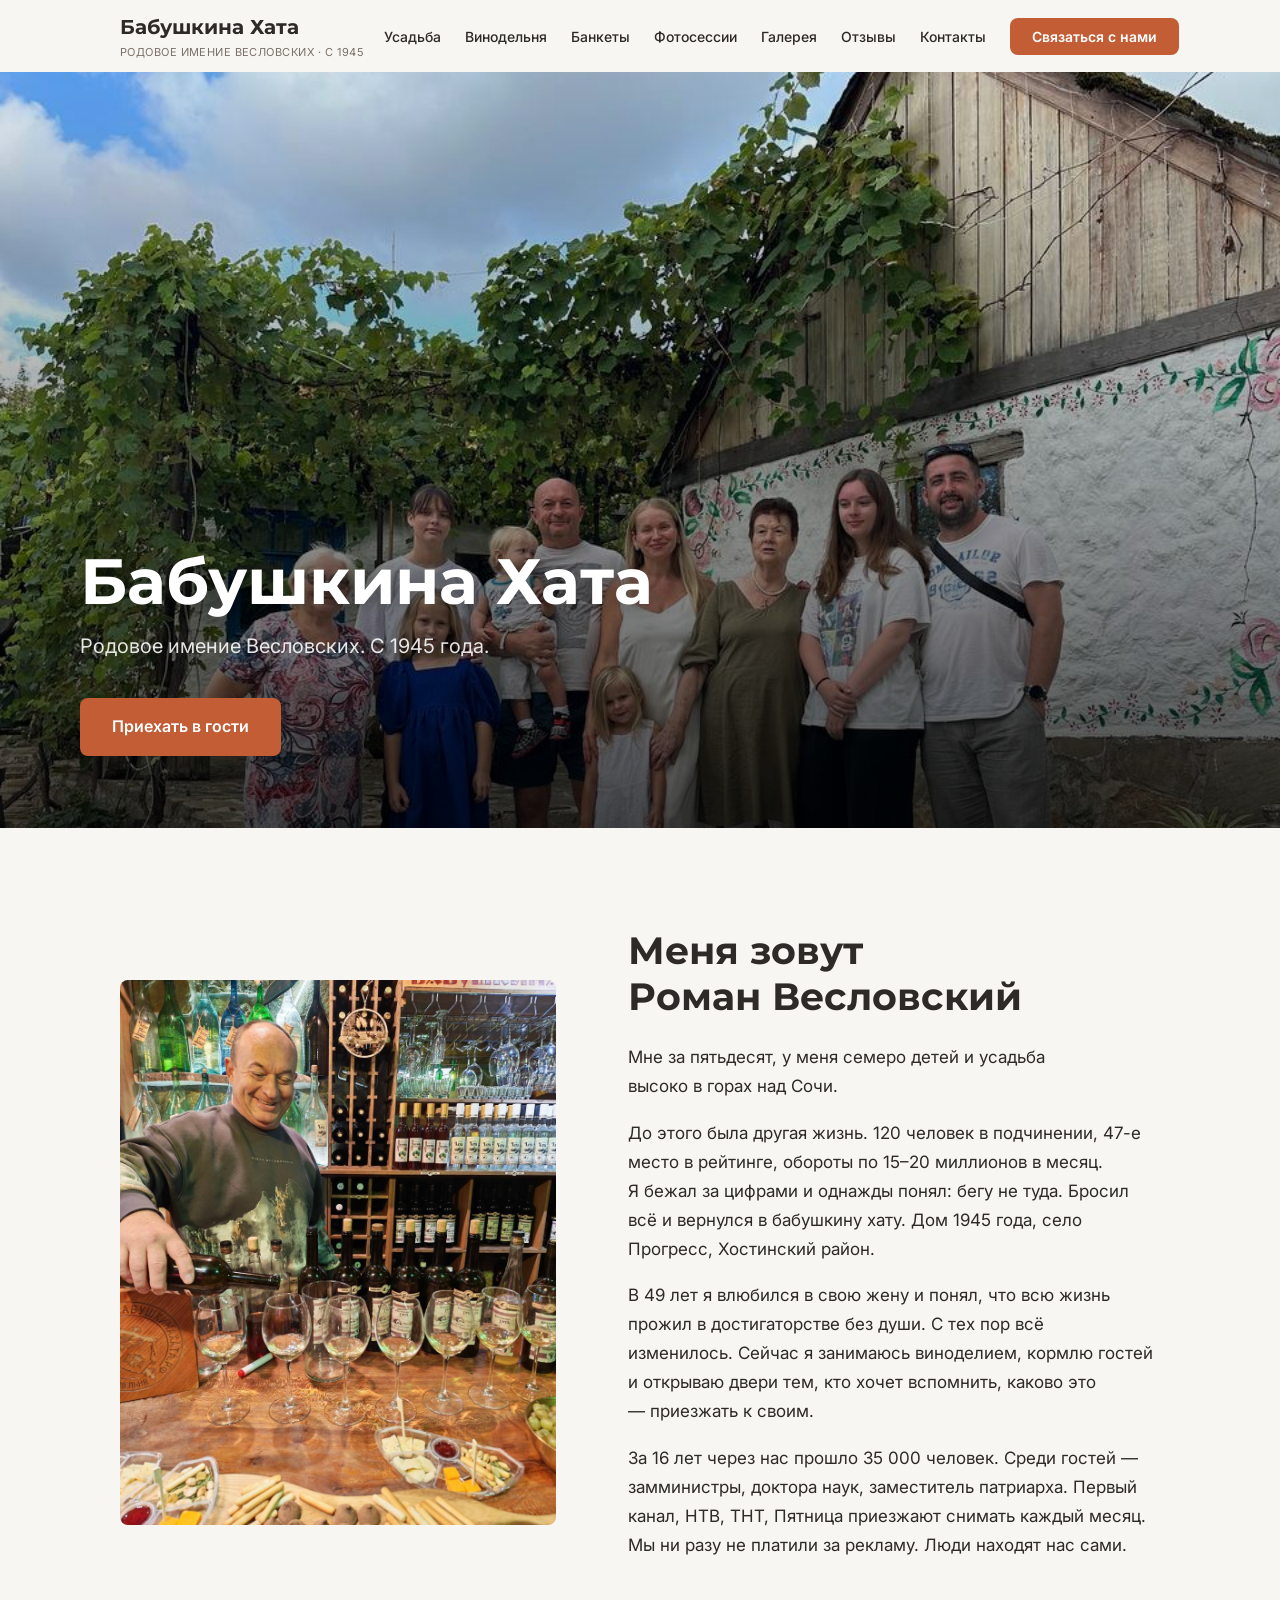
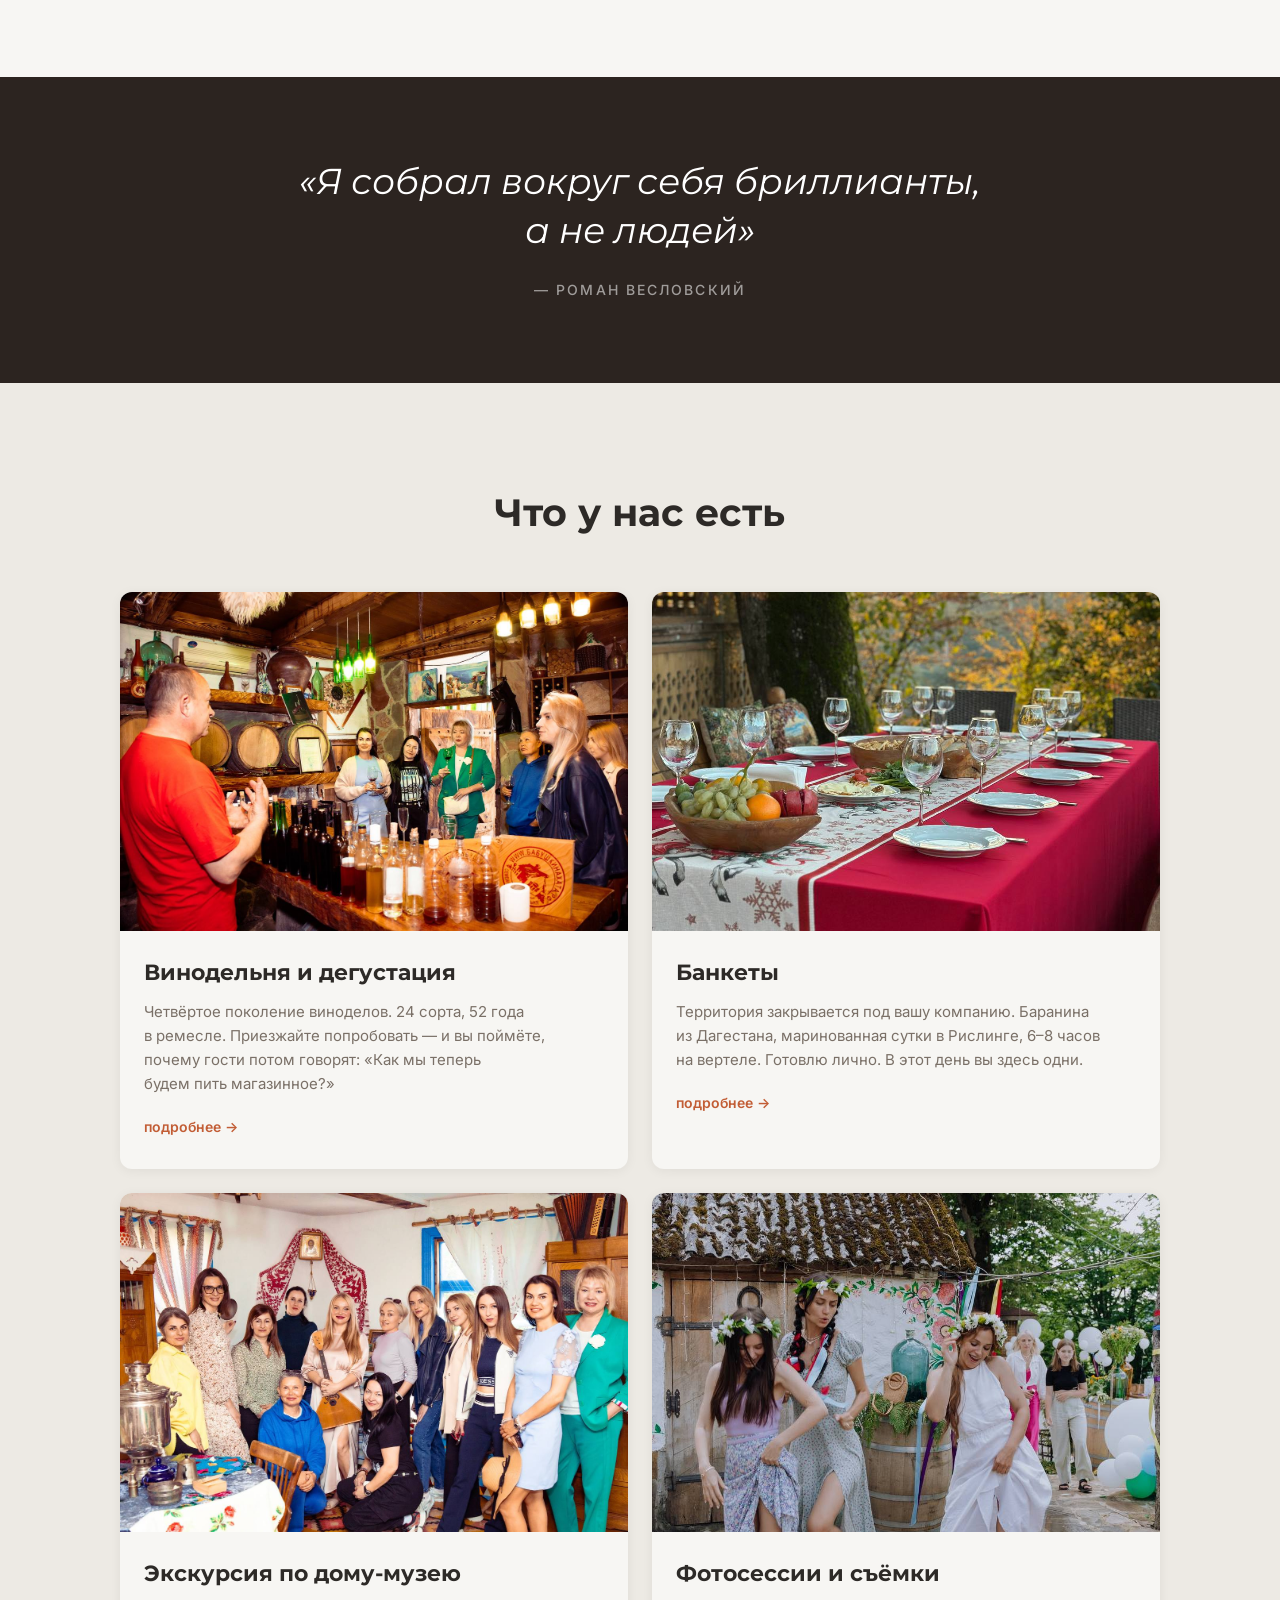
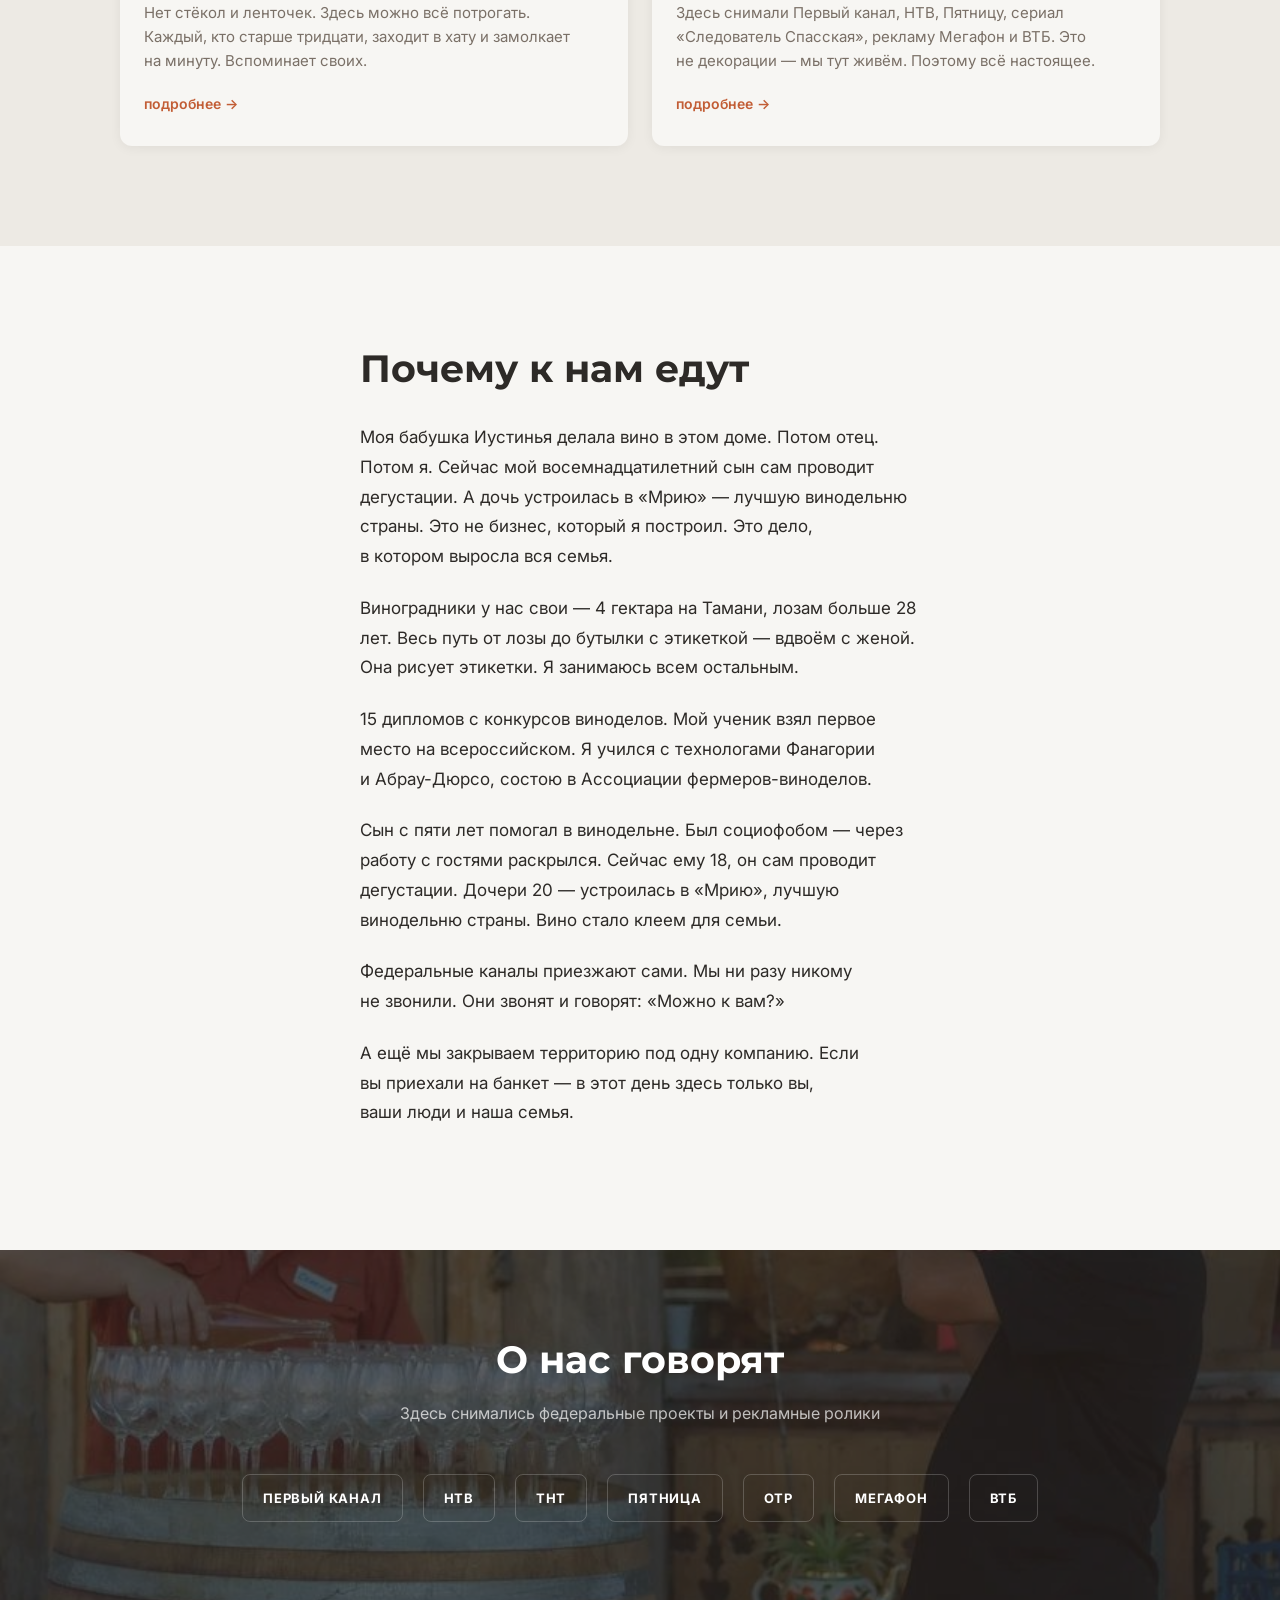
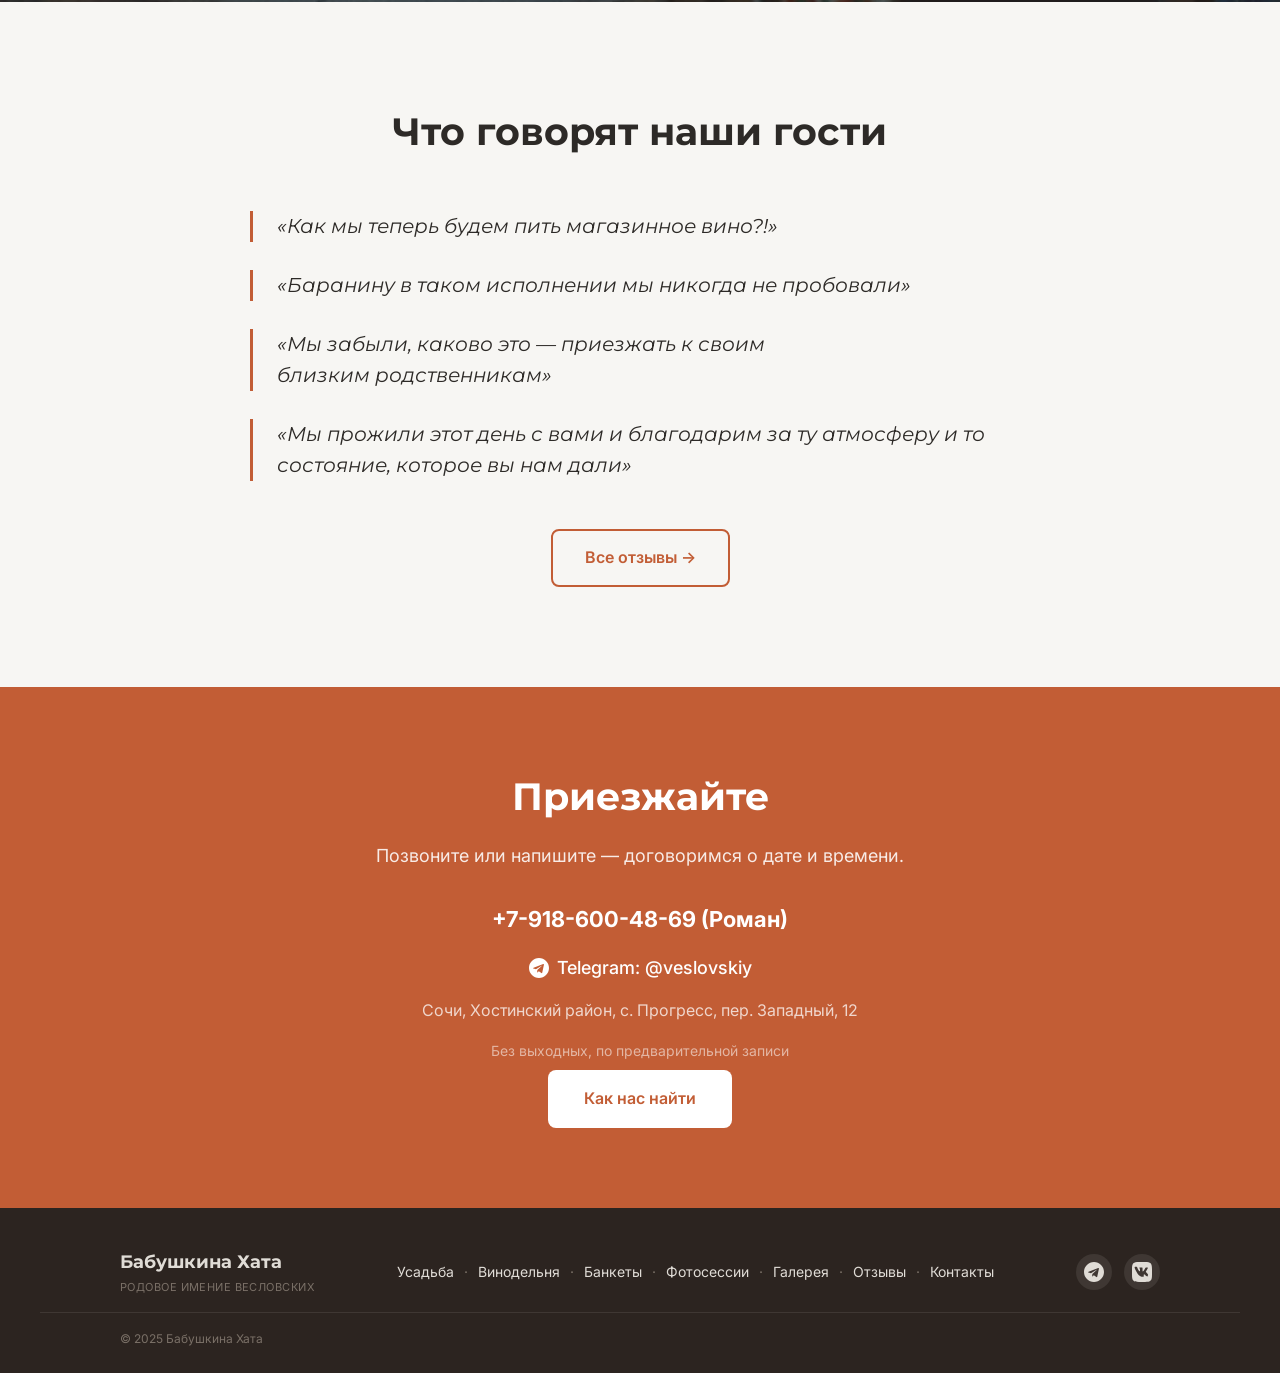
==== commit eee616c8: "fix: одна кнопка" ====
--- a/index.html
+++ b/index.html
@@ -55,7 +55,7 @@
 .hero-img { position: absolute; inset: 0; width: 100%; height: 100%; object-fit: cover; object-position: center 25%; }
 .hero-grad { position: absolute; inset: 0; background: linear-gradient(to top, rgba(0,0,0,.72) 0%, rgba(0,0,0,.35) 45%, transparent 100%); }
 .hero-body { position: relative; z-index: 2; padding: 0 var(--side) 72px; max-width: 780px; }
-.hero-body h1 { font-family: 'Montserrat', sans-serif; font-size: 64px; font-weight: 700; color: #fff; line-height: 1.08; margin-bottom: 14px; text-shadow: 0 2px 20px rgba(0,0,0,.4); }
+.hero-body h1 { font-family: 'Montserrat', sans-serif; font-size: 64px; font-weight: 700; color: #fff; line-height: 1.08; margin-bottom: 14px; text-shadow: 0 2px 20px rgba(0,0,0,.4);  word-wrap: break-word; overflow-wrap: break-word; }
 .hero-body .sub { font-size: 20px; color: rgba(255,255,255,.88); margin-bottom: 36px; }
 .hero-btns { display: flex; gap: 14px; flex-wrap: wrap; }
 .btn-p { display: inline-block; background: var(--accent); color: #fff; padding: 16px 32px; border-radius: 8px; font-size: 16px; font-weight: 600; transition: background .2s; }
@@ -279,8 +279,7 @@
     <h1>Бабушкина Хата</h1>
     <p class="sub">Родовое имение Весловских. С&nbsp;1945&nbsp;года.</p>
     <div class="hero-btns">
-      <a class="btn-p" href="contacts.html">Связаться с&nbsp;нами</a>
-      <a class="btn-s" href="contacts.html">Приехать в&nbsp;гости</a>
+      <a class="btn-p" href="contacts.html">Приехать в&nbsp;гости</a>
     </div>
   </div>
 </section>
